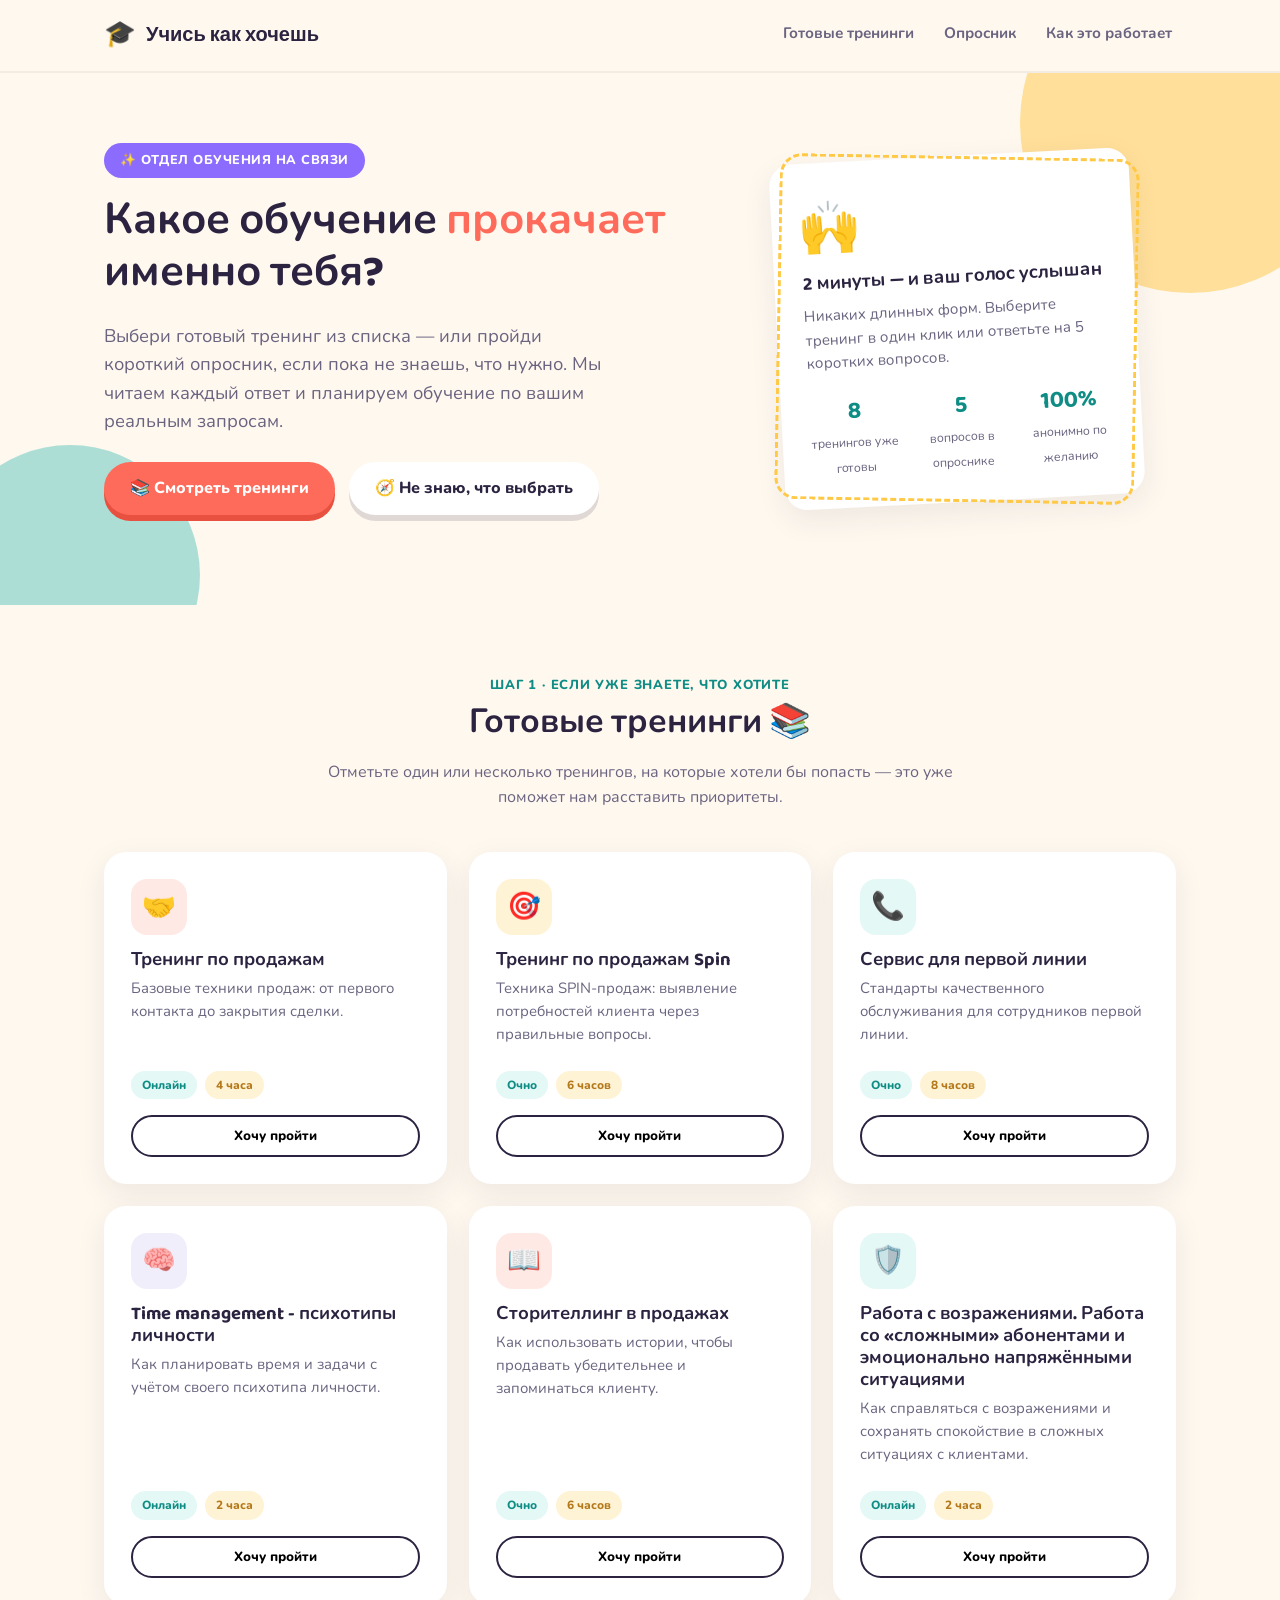
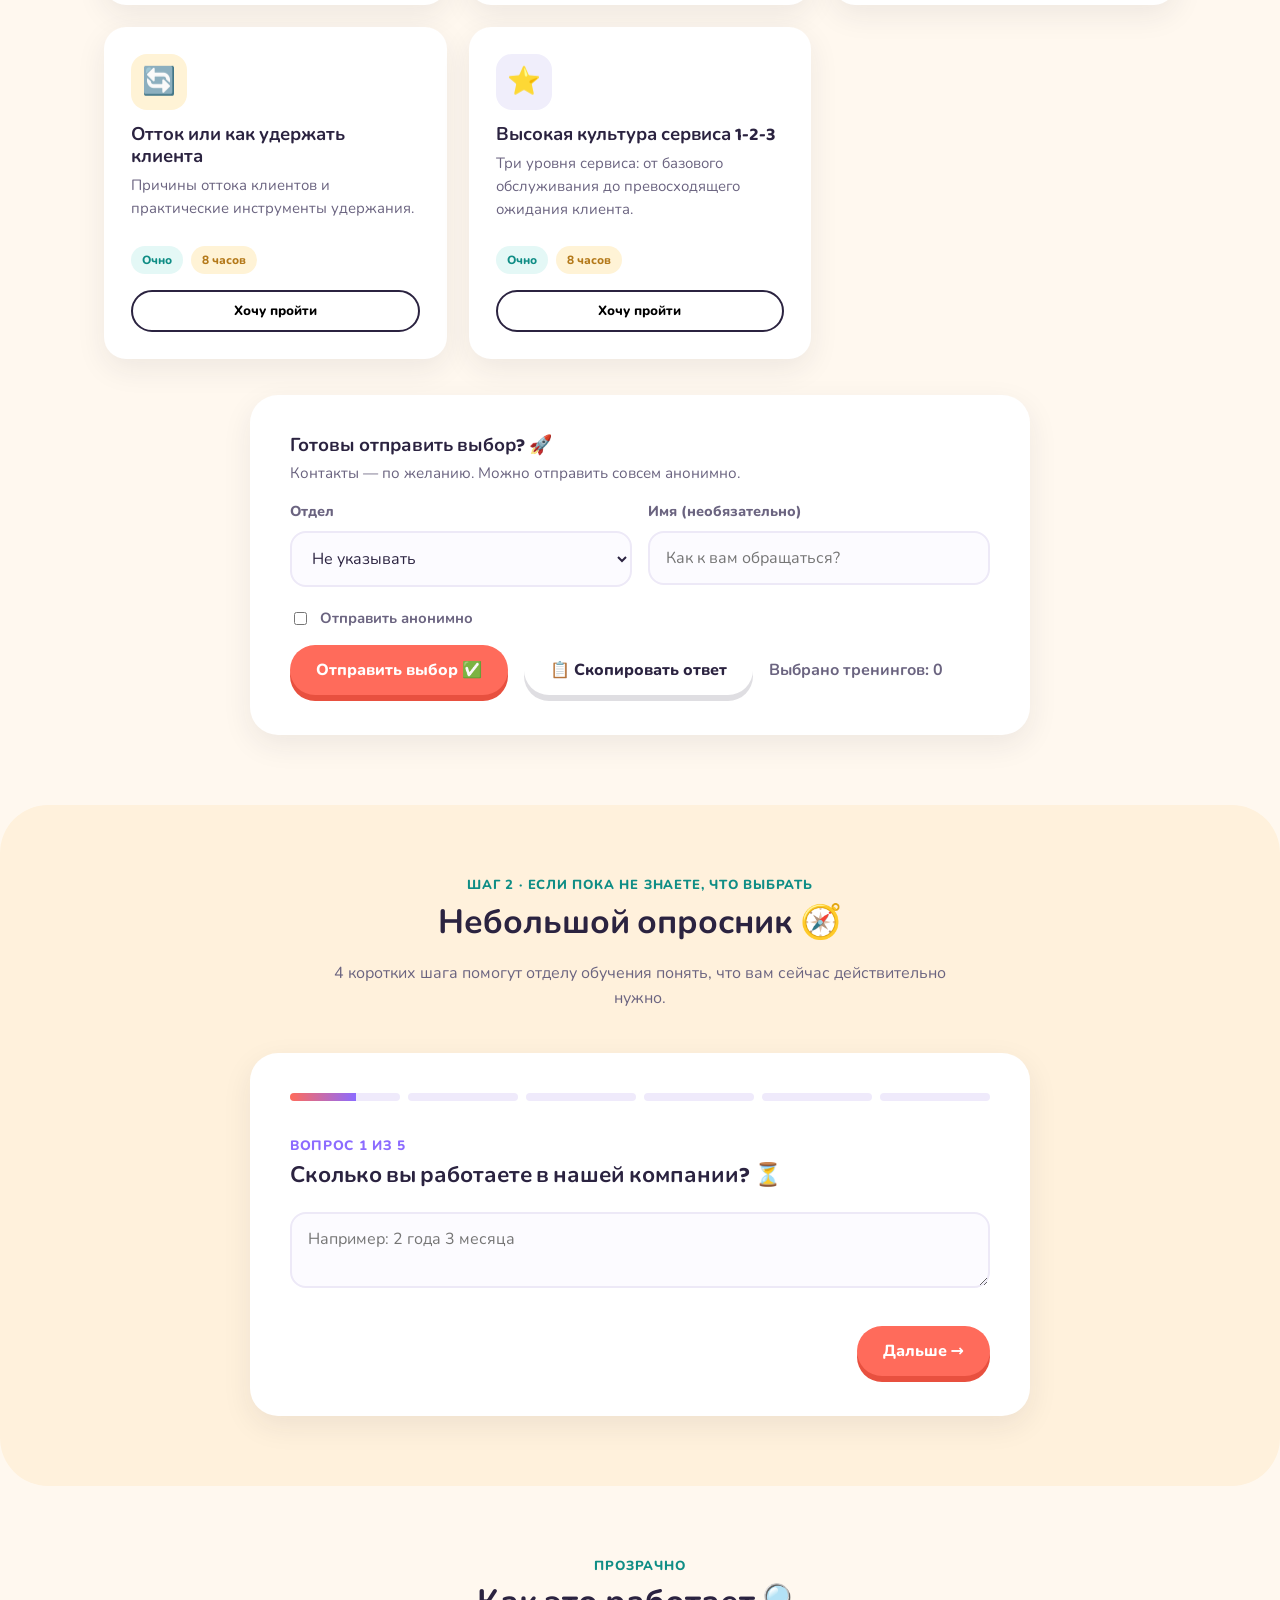
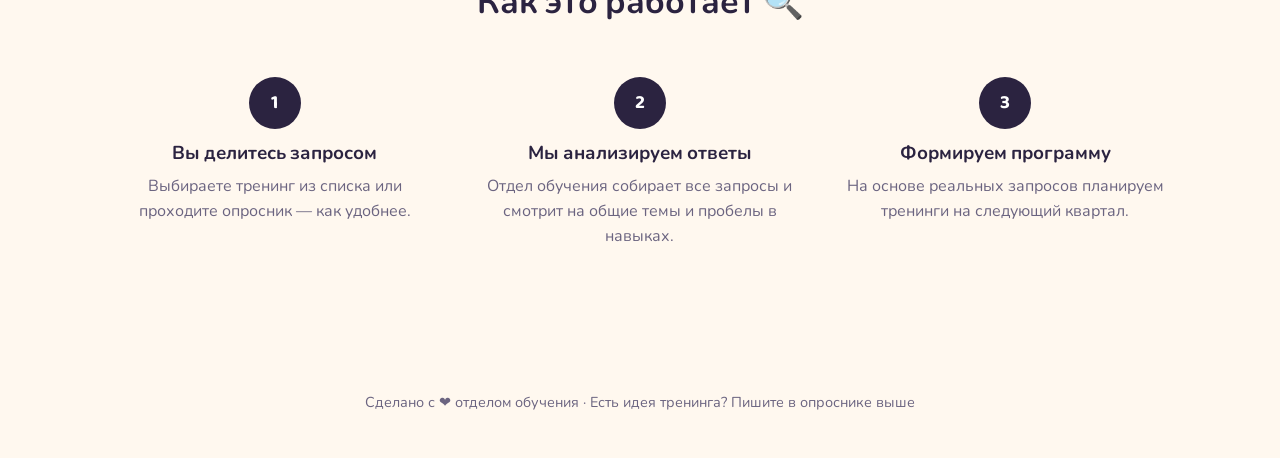
==== index.html @ bcaffa07 "Replace hand-rolled xlsx generator with vendored SheetJS library for reliable Excel compatibility" ====
<!DOCTYPE html>
<html lang="ru">
<head>
<meta charset="UTF-8">
<meta name="viewport" content="width=device-width, initial-scale=1.0">
<title>Учись как хочешь — отдел обучения слушает вас</title>
<link rel="preconnect" href="https://fonts.googleapis.com">
<link href="https://fonts.googleapis.com/css2?family=Baloo+2:wght@600;700;800&family=Nunito:wght@400;600;700;800&display=swap" rel="stylesheet">
<link rel="stylesheet" href="style.css">
</head>
<body>

<div class="topbar">
  <div class="topbar-inner container">
    <div class="brand"><span class="emoji-badge">🎓</span> Учись как хочешь</div>
    <nav class="nav-links">
      <a href="#trainings">Готовые тренинги</a>
      <a href="#survey">Опросник</a>
      <a href="#how">Как это работает</a>
    </nav>
  </div>
</div>

<header class="hero">
  <div class="blob blob-1"></div>
  <div class="blob blob-2"></div>
  <div class="container hero-inner">
    <div>
      <span class="eyebrow">✨ Отдел обучения на связи</span>
      <h1>Какое обучение <span>прокачает</span> именно тебя?</h1>
      <p class="lead">Выбери готовый тренинг из списка — или пройди короткий опросник, если пока не знаешь, что нужно. Мы читаем каждый ответ и планируем обучение по вашим реальным запросам.</p>
      <div class="hero-cta">
        <a href="#trainings" class="btn btn-primary">📚 Смотреть тренинги</a>
        <a href="#survey" class="btn btn-secondary">🧭 Не знаю, что выбрать</a>
      </div>
    </div>
    <div class="hero-art">
      <div class="hero-card">
        <div class="big-emoji">🙌</div>
        <h3>2 минуты — и ваш голос услышан</h3>
        <p style="color:var(--ink-soft); font-size:.95rem;">Никаких длинных форм. Выберите тренинг в один клик или ответьте на 5 коротких вопросов.</p>
        <div class="hero-stats">
          <div class="hero-stat"><b>8</b><span>тренингов уже готовы</span></div>
          <div class="hero-stat"><b>5</b><span>вопросов в опроснике</span></div>
          <div class="hero-stat"><b>100%</b><span>анонимно по желанию</span></div>
        </div>
      </div>
    </div>
  </div>
</header>

<section class="section" id="trainings">
  <div class="container">
    <div class="section-head">
      <span class="kicker">Шаг 1 · Если уже знаете, что хотите</span>
      <h2>Готовые тренинги 📚</h2>
      <p>Отметьте один или несколько тренингов, на которые хотели бы попасть — это уже поможет нам расставить приоритеты.</p>
    </div>

    <div class="trainings-grid" id="trainingsGrid"></div>

    <div class="survey-wrap" style="margin-top:36px;">
      <h3 style="margin-bottom:4px;">Готовы отправить выбор? 🚀</h3>
      <p style="color:var(--ink-soft); font-size:.95rem;">Контакты — по желанию. Можно отправить совсем анонимно.</p>

      <div class="two-col field-row">
        <div>
          <label class="field-label">Отдел</label>
          <select id="tDept">
            <option value="">Не указывать</option>
            <option>Продажи</option>
            <option>Маркетинг</option>
            <option>Разработка</option>
            <option>Продукт</option>
            <option>HR</option>
            <option>Финансы</option>
            <option>Поддержка клиентов</option>
            <option>Другое</option>
          </select>
        </div>
        <div>
          <label class="field-label">Имя (необязательно)</label>
          <input type="text" id="tName" placeholder="Как к вам обращаться?">
        </div>
      </div>

      <label class="anon-row">
        <input type="checkbox" id="tAnon"> Отправить анонимно
      </label>

      <div style="margin-top:16px; display:flex; align-items:center; gap:16px; flex-wrap:wrap;">
        <button class="btn btn-primary" id="submitTrainings">Отправить выбор ✅</button>
        <button class="btn btn-secondary" id="copyTrainings">📋 Скопировать ответ</button>
        <span id="pickCount" style="color:var(--ink-soft); font-weight:700;">Выбрано тренингов: 0</span>
      </div>
    </div>
  </div>
</section>

<section class="section section-alt" id="survey">
  <div class="container">
    <div class="section-head">
      <span class="kicker">Шаг 2 · Если пока не знаете, что выбрать</span>
      <h2>Небольшой опросник 🧭</h2>
      <p>4 коротких шага помогут отделу обучения понять, что вам сейчас действительно нужно.</p>
    </div>

    <div class="survey-wrap">
      <div class="progress-track">
        <div class="progress-seg active" data-seg="1"><span></span></div>
        <div class="progress-seg" data-seg="2"><span></span></div>
        <div class="progress-seg" data-seg="3"><span></span></div>
        <div class="progress-seg" data-seg="4"><span></span></div>
        <div class="progress-seg" data-seg="5"><span></span></div>
        <div class="progress-seg" data-seg="6"><span></span></div>
      </div>

      <form id="surveyForm">
        <!-- Step 1 -->
        <div class="q-step active" data-step="1">
          <span class="q-num">Вопрос 1 из 5</span>
          <h3>Сколько вы работаете в нашей компании? ⏳</h3>
          <div class="field-row">
            <textarea id="q1Tenure" rows="2" placeholder="Например: 2 года 3 месяца"></textarea>
          </div>
        </div>

        <!-- Step 2 -->
        <div class="q-step" data-step="2">
          <span class="q-num">Вопрос 2 из 5</span>
          <h3>Кратко опишите основные ваши задачи ✍️</h3>
          <div class="field-row">
            <textarea id="q2Tasks" rows="4" placeholder="Чем вы занимаетесь на своей должности изо дня в день?"></textarea>
          </div>
        </div>

        <!-- Step 3 -->
        <div class="q-step" data-step="3">
          <span class="q-num">Вопрос 3 из 5</span>
          <h3>Какое обучение вы уже проходили ранее? 📖</h3>
          <div class="field-row">
            <textarea id="q3PriorTraining" rows="4" placeholder="Курсы, тренинги, вебинары — внутренние или внешние..."></textarea>
          </div>
        </div>

        <!-- Step 4 -->
        <div class="q-step" data-step="4">
          <span class="q-num">Вопрос 4 из 5</span>
          <h3>Что для вас важно узнать нового в первую очередь? 💡</h3>
          <div class="field-row">
            <textarea id="q4WhatToLearn" rows="4" placeholder="Какие знания или навыки хотелось бы получить прямо сейчас?"></textarea>
          </div>
        </div>

        <!-- Step 5 -->
        <div class="q-step" data-step="5">
          <span class="q-num">Вопрос 5 из 5</span>
          <h3>Что в вашей работе вы хотите улучшить в первую очередь? 🚀</h3>
          <div class="field-row">
            <textarea id="q5WhatToImprove" rows="4" placeholder="Что мешает работать эффективнее и что стоило бы прокачать?"></textarea>
          </div>
        </div>

        <!-- Step 6 -->
        <div class="q-step" data-step="6">
          <span class="q-num">И последнее</span>
          <h3>Немного о вас 🙋</h3>
          <div class="two-col field-row">
            <div>
              <label class="field-label">Имя (необязательно)</label>
              <input type="text" id="sName" placeholder="Как к вам обращаться?">
            </div>
            <div>
              <label class="field-label">Фамилия (необязательно)</label>
              <input type="text" id="sSurname" placeholder="Ваша фамилия">
            </div>
          </div>
          <div class="two-col field-row">
            <div>
              <label class="field-label">Должность (необязательно)</label>
              <input type="text" id="sPosition" placeholder="Кем вы работаете?">
            </div>
            <div>
              <label class="field-label">Отдел</label>
              <select id="sDept">
                <option value="">Не указывать</option>
                <option>Продажи</option>
                <option>Маркетинг</option>
                <option>Разработка</option>
                <option>Продукт</option>
                <option>HR</option>
                <option>Финансы</option>
                <option>Поддержка клиентов</option>
                <option>Другое</option>
              </select>
            </div>
          </div>
          <label class="anon-row">
            <input type="checkbox" id="sAnon"> Отправить анонимно
          </label>

          <button type="button" class="btn btn-secondary" id="copySurvey" style="margin-top:16px;">📋 Скопировать ответ</button>
        </div>

        <!-- Thank you -->
        <div class="q-step" data-step="thanks">
          <div class="thankyou">
            <div class="big-emoji">🎉</div>
            <h3>Спасибо! Ответ получен</h3>
            <p style="color:var(--ink-soft);">Мы учтём это при планировании программы обучения. Если захотите — можно ещё выбрать тренинг из списка выше.</p>
            <div style="display:flex; gap:12px; justify-content:center; flex-wrap:wrap;">
              <a href="#trainings" class="btn btn-secondary">📚 К списку тренингов</a>
              <button type="button" class="btn btn-primary" id="restartSurvey">🔁 Пройти ещё раз</button>
            </div>
          </div>
        </div>

        <div class="step-nav" id="stepNav">
          <button type="button" class="btn btn-ghost" id="prevBtn" style="visibility:hidden;">← Назад</button>
          <button type="button" class="btn btn-primary" id="nextBtn">Дальше →</button>
        </div>
      </form>
    </div>
  </div>
</section>

<section class="section" id="how">
  <div class="container">
    <div class="section-head">
      <span class="kicker">Прозрачно</span>
      <h2>Как это работает 🔍</h2>
    </div>
    <div class="steps-grid">
      <div class="step-card">
        <div class="step-num">1</div>
        <h3>Вы делитесь запросом</h3>
        <p style="color:var(--ink-soft);">Выбираете тренинг из списка или проходите опросник — как удобнее.</p>
      </div>
      <div class="step-card">
        <div class="step-num">2</div>
        <h3>Мы анализируем ответы</h3>
        <p style="color:var(--ink-soft);">Отдел обучения собирает все запросы и смотрит на общие темы и пробелы в навыках.</p>
      </div>
      <div class="step-card">
        <div class="step-num">3</div>
        <h3>Формируем программу</h3>
        <p style="color:var(--ink-soft);">На основе реальных запросов планируем тренинги на следующий квартал.</p>
      </div>
    </div>
  </div>
</section>

<footer>
  <div class="container">
    <p>Сделано с ❤️ отделом обучения · Есть идея тренинга? Пишите в опроснике выше</p>
  </div>
</footer>

<div class="toast" id="toast"></div>

<script src="data.js"></script>
<script src="vendor-xlsx.full.min.js"></script>
<script src="script.js"></script>
</body>
</html>
---- style.css ----
/* ===== Base & variables ===== */
:root {
  --coral: #FF6B5B;
  --coral-dark: #E8503F;
  --teal: #17B0A7;
  --teal-dark: #0F8D85;
  --yellow: #FFC845;
  --purple: #8C6BFF;
  --cream: #FFF8EF;
  --ink: #2B2340;
  --ink-soft: #6B6480;
  --card: #FFFFFF;
  --shadow: 0 10px 30px rgba(43, 35, 64, 0.08);
  --shadow-hover: 0 16px 40px rgba(43, 35, 64, 0.14);
  --radius: 22px;
  font-size: 16px;
}

* { box-sizing: border-box; }

body {
  margin: 0;
  font-family: 'Nunito', 'Segoe UI', system-ui, sans-serif;
  background: var(--cream);
  color: var(--ink);
  line-height: 1.55;
  overflow-x: hidden;
}

h1, h2, h3, h4 {
  font-family: 'Baloo 2', 'Nunito', sans-serif;
  font-weight: 700;
  margin: 0 0 .5em;
  line-height: 1.2;
}

p { margin: 0 0 1em; }

a { color: inherit; }

img, svg { display: block; max-width: 100%; }

.container {
  width: 100%;
  max-width: 1120px;
  margin: 0 auto;
  padding: 0 24px;
}

/* ===== Decorative blobs ===== */
.blob {
  position: absolute;
  border-radius: 50%;
  filter: blur(0px);
  opacity: .5;
  z-index: 0;
  pointer-events: none;
}

/* ===== Top bar ===== */
.topbar {
  position: sticky;
  top: 0;
  z-index: 50;
  background: rgba(255, 248, 239, 0.85);
  backdrop-filter: blur(8px);
  border-bottom: 2px solid rgba(43,35,64,.06);
}

.topbar-inner {
  display: flex;
  align-items: center;
  justify-content: space-between;
  padding: 14px 24px;
}

.brand {
  display: flex;
  align-items: center;
  gap: 10px;
  font-family: 'Baloo 2', sans-serif;
  font-weight: 700;
  font-size: 1.25rem;
}

.brand .emoji-badge {
  font-size: 1.6rem;
  display: inline-block;
  animation: float 3.5s ease-in-out infinite;
}

.nav-links {
  display: flex;
  gap: 22px;
  font-weight: 700;
  font-size: .95rem;
}

.nav-links a {
  text-decoration: none;
  color: var(--ink-soft);
  padding: 8px 4px;
  border-bottom: 3px solid transparent;
  transition: color .2s, border-color .2s;
}

.nav-links a:hover {
  color: var(--coral-dark);
  border-color: var(--coral);
}

/* ===== Hero ===== */
.hero {
  position: relative;
  padding: 70px 0 90px;
  overflow: hidden;
}

.hero .blob-1 {
  width: 340px; height: 340px;
  background: var(--yellow);
  top: -120px; right: -80px;
}
.hero .blob-2 {
  width: 260px; height: 260px;
  background: var(--teal);
  bottom: -100px; left: -60px;
  opacity: .35;
}

.hero-inner {
  position: relative;
  z-index: 1;
  display: grid;
  grid-template-columns: 1.15fr .85fr;
  gap: 40px;
  align-items: center;
}

.eyebrow {
  display: inline-flex;
  align-items: center;
  gap: 8px;
  background: var(--purple);
  color: #fff;
  font-weight: 800;
  font-size: .8rem;
  letter-spacing: .04em;
  text-transform: uppercase;
  padding: 8px 16px;
  border-radius: 999px;
  margin-bottom: 18px;
}

.hero h1 {
  font-size: 2.7rem;
  color: var(--ink);
}

.hero h1 span {
  color: var(--coral);
  position: relative;
  white-space: nowrap;
}

.hero p.lead {
  font-size: 1.15rem;
  color: var(--ink-soft);
  max-width: 520px;
}

.hero-cta {
  display: flex;
  gap: 14px;
  flex-wrap: wrap;
  margin-top: 26px;
}

.hero-art {
  position: relative;
  display: flex;
  align-items: center;
  justify-content: center;
}

.hero-card {
  background: var(--card);
  border-radius: var(--radius);
  box-shadow: var(--shadow);
  padding: 28px;
  width: 100%;
  max-width: 360px;
  transform: rotate(-3deg);
  position: relative;
}

.hero-card:before {
  content: '';
  position: absolute;
  inset: 0;
  border-radius: var(--radius);
  border: 3px dashed var(--yellow);
  transform: rotate(4deg);
  z-index: -1;
}

.hero-card .big-emoji {
  font-size: 3rem;
  margin-bottom: 8px;
}

.hero-stats {
  display: flex;
  gap: 18px;
  margin-top: 18px;
}

.hero-stat {
  flex: 1;
  text-align: center;
}

.hero-stat b {
  display: block;
  font-family: 'Baloo 2', sans-serif;
  font-size: 1.5rem;
  color: var(--teal-dark);
}

.hero-stat span {
  font-size: .78rem;
  color: var(--ink-soft);
}

/* ===== Buttons ===== */
.btn {
  display: inline-flex;
  align-items: center;
  gap: 8px;
  font-family: inherit;
  font-weight: 800;
  font-size: 1rem;
  border: none;
  border-radius: 999px;
  padding: 14px 26px;
  cursor: pointer;
  text-decoration: none;
  transition: transform .15s ease, box-shadow .15s ease;
  box-shadow: 0 6px 0 rgba(0,0,0,.08);
}

.btn:active { transform: translateY(3px); box-shadow: 0 2px 0 rgba(0,0,0,.08); }

.btn-primary {
  background: var(--coral);
  color: #fff;
  box-shadow: 0 6px 0 var(--coral-dark);
}
.btn-primary:hover { transform: translateY(-2px); }

.btn-secondary {
  background: #fff;
  color: var(--ink);
  box-shadow: 0 6px 0 rgba(43,35,64,.15);
}
.btn-secondary:hover { transform: translateY(-2px); }

.btn-ghost {
  background: transparent;
  color: var(--teal-dark);
  box-shadow: none;
  padding: 10px 6px;
}

.btn-block { width: 100%; justify-content: center; }

/* ===== Section headers ===== */
.section {
  padding: 70px 0;
  position: relative;
}

.section-head {
  text-align: center;
  max-width: 640px;
  margin: 0 auto 42px;
}

.section-head .kicker {
  color: var(--teal-dark);
  font-weight: 800;
  text-transform: uppercase;
  letter-spacing: .06em;
  font-size: .82rem;
  margin-bottom: 8px;
  display: block;
}

.section-head h2 {
  font-size: 2.1rem;
}

.section-head p {
  color: var(--ink-soft);
}

.section-alt {
  background: #FFF1DC;
  border-radius: 48px;
}

/* ===== Trainings grid ===== */
.trainings-grid {
  display: grid;
  grid-template-columns: repeat(3, 1fr);
  gap: 22px;
}

.training-card {
  background: var(--card);
  border-radius: var(--radius);
  padding: 24px;
  box-shadow: var(--shadow);
  border: 3px solid transparent;
  transition: transform .18s ease, box-shadow .18s ease, border-color .18s ease;
  display: flex;
  flex-direction: column;
  position: relative;
}

.training-card:hover {
  transform: translateY(-6px);
  box-shadow: var(--shadow-hover);
}

.training-card.selected {
  border-color: var(--teal);
  background: #F1FBFA;
}

.training-icon {
  width: 56px;
  height: 56px;
  border-radius: 16px;
  display: flex;
  align-items: center;
  justify-content: center;
  font-size: 1.7rem;
  margin-bottom: 14px;
}

.training-card h3 {
  font-size: 1.15rem;
  margin-bottom: 6px;
}

.training-card p {
  color: var(--ink-soft);
  font-size: .93rem;
  flex: 1;
}

.training-meta {
  display: flex;
  gap: 8px;
  flex-wrap: wrap;
  margin: 10px 0 16px;
}

.tag {
  font-size: .74rem;
  font-weight: 800;
  padding: 5px 11px;
  border-radius: 999px;
  background: #F0EEFB;
  color: var(--purple);
}

.tag.tag-teal { background: #E4F8F6; color: var(--teal-dark); }
.tag.tag-yellow { background: #FFF3D6; color: #B4791A; }

.pick-btn {
  width: 100%;
  border: 2px solid var(--ink);
  background: transparent;
  border-radius: 999px;
  padding: 10px 16px;
  font-weight: 800;
  font-family: inherit;
  cursor: pointer;
  transition: all .15s ease;
}

.pick-btn:hover { background: var(--ink); color: #fff; }

.pick-btn.picked {
  background: var(--teal);
  border-color: var(--teal);
  color: #fff;
}

.pick-btn.picked:hover { background: var(--teal-dark); border-color: var(--teal-dark); }

/* ===== Survey ===== */
.survey-wrap {
  background: var(--card);
  border-radius: 28px;
  box-shadow: var(--shadow);
  padding: 40px;
  max-width: 780px;
  margin: 0 auto;
}

.progress-track {
  display: flex;
  gap: 8px;
  margin-bottom: 32px;
}

.progress-seg {
  height: 8px;
  flex: 1;
  border-radius: 999px;
  background: #EFEAFB;
  overflow: hidden;
}

.progress-seg span {
  display: block;
  height: 100%;
  width: 0%;
  background: linear-gradient(90deg, var(--coral), var(--purple));
  transition: width .3s ease;
}

.progress-seg.done span { width: 100%; }
.progress-seg.active span { width: 60%; }

.q-step { display: none; animation: fadeIn .3s ease; }
.q-step.active { display: block; }

.q-step .q-num {
  color: var(--purple);
  font-weight: 800;
  font-size: .85rem;
  text-transform: uppercase;
  letter-spacing: .05em;
}

.q-step h3 {
  font-size: 1.4rem;
  margin: 6px 0 22px;
}

.choice-grid {
  display: grid;
  grid-template-columns: repeat(2, 1fr);
  gap: 12px;
  margin-bottom: 10px;
}

.choice {
  display: flex;
  align-items: center;
  gap: 10px;
  border: 2px solid #EDE9F7;
  border-radius: 16px;
  padding: 14px 16px;
  cursor: pointer;
  font-weight: 700;
  transition: all .15s ease;
  background: #FCFBFF;
}

.choice:hover { border-color: var(--purple); }

.choice input { accent-color: var(--teal); width: 18px; height: 18px; }

.choice.checked {
  border-color: var(--teal);
  background: #EFFAF9;
}

textarea, select, input[type="text"] {
  width: 100%;
  font-family: inherit;
  font-size: 1rem;
  padding: 14px 16px;
  border-radius: 16px;
  border: 2px solid #EDE9F7;
  background: #FCFBFF;
  resize: vertical;
  color: var(--ink);
}

textarea:focus, select:focus, input:focus {
  outline: none;
  border-color: var(--teal);
}

.field-label {
  font-weight: 800;
  font-size: .9rem;
  margin-bottom: 8px;
  display: block;
  color: var(--ink-soft);
}

.field-row {
  margin-bottom: 20px;
}

.two-col {
  display: grid;
  grid-template-columns: 1fr 1fr;
  gap: 16px;
}

.anon-row {
  display: flex;
  align-items: center;
  gap: 10px;
  margin-top: 4px;
  font-weight: 700;
  font-size: .92rem;
  color: var(--ink-soft);
}

.step-nav {
  display: flex;
  justify-content: space-between;
  margin-top: 30px;
}

/* thank you */
.thankyou {
  text-align: center;
  padding: 20px 0;
}

.thankyou .big-emoji {
  font-size: 3.4rem;
  margin-bottom: 10px;
  animation: pop .5s ease;
}

/* ===== How it works ===== */
.steps-grid {
  display: grid;
  grid-template-columns: repeat(3, 1fr);
  gap: 24px;
}

.step-card {
  text-align: center;
  padding: 10px;
}

.step-num {
  width: 52px;
  height: 52px;
  border-radius: 50%;
  background: var(--ink);
  color: #fff;
  display: flex;
  align-items: center;
  justify-content: center;
  font-family: 'Baloo 2', sans-serif;
  font-weight: 700;
  font-size: 1.2rem;
  margin: 0 auto 14px;
}

/* ===== Footer ===== */
footer {
  padding: 46px 0 30px;
  text-align: center;
  color: var(--ink-soft);
  font-size: .9rem;
}

footer a { color: var(--teal-dark); font-weight: 700; text-decoration: none; }

/* ===== Toast ===== */
.toast {
  position: fixed;
  bottom: 26px;
  left: 50%;
  transform: translateX(-50%) translateY(20px);
  background: var(--ink);
  color: #fff;
  padding: 16px 24px;
  border-radius: 20px;
  font-weight: 700;
  box-shadow: 0 10px 24px rgba(0,0,0,.2);
  opacity: 0;
  pointer-events: none;
  transition: all .3s ease;
  z-index: 100;
  display: flex;
  align-items: center;
  gap: 8px;
  max-width: min(90vw, 440px);
  text-align: center;
  line-height: 1.4;
}

.toast.show {
  opacity: 1;
  transform: translateX(-50%) translateY(0);
}

/* ===== Animations ===== */
@keyframes float {
  0%, 100% { transform: translateY(0) rotate(0deg); }
  50% { transform: translateY(-6px) rotate(-6deg); }
}

@keyframes fadeIn {
  from { opacity: 0; transform: translateY(8px); }
  to { opacity: 1; transform: translateY(0); }
}

@keyframes pop {
  0% { transform: scale(0.4); opacity: 0; }
  60% { transform: scale(1.15); opacity: 1; }
  100% { transform: scale(1); }
}

/* ===== Responsive ===== */
@media (max-width: 900px) {
  .hero-inner { grid-template-columns: 1fr; }
  .trainings-grid { grid-template-columns: repeat(2, 1fr); }
  .steps-grid { grid-template-columns: 1fr; }
  .choice-grid { grid-template-columns: 1fr; }
  .two-col { grid-template-columns: 1fr; }
  .nav-links { display: none; }
}

@media (max-width: 600px) {
  .trainings-grid { grid-template-columns: 1fr; }
  .hero h1 { font-size: 2.1rem; }
  .survey-wrap { padding: 26px 18px; }
  .section { padding: 50px 0; }
}

/* ===== Admin dashboard ===== */
.admin-header {
  padding: 46px 0 20px;
}

.admin-stats {
  display: grid;
  grid-template-columns: repeat(4, 1fr);
  gap: 18px;
  margin: 26px 0 44px;
}

.stat-card {
  background: var(--card);
  border-radius: 18px;
  padding: 20px;
  box-shadow: var(--shadow);
  text-align: center;
}

.stat-card b {
  display: block;
  font-family: 'Baloo 2', sans-serif;
  font-size: 2rem;
  color: var(--coral);
}

.stat-card span {
  color: var(--ink-soft);
  font-size: .85rem;
  font-weight: 700;
}

.admin-grid {
  display: grid;
  grid-template-columns: 1fr 1fr;
  gap: 24px;
  margin-bottom: 30px;
}

.panel {
  background: var(--card);
  border-radius: var(--radius);
  box-shadow: var(--shadow);
  padding: 26px;
}

.panel h3 {
  font-size: 1.1rem;
  margin-bottom: 16px;
}

.bar-row {
  margin-bottom: 14px;
}

.bar-row .bar-label {
  display: flex;
  justify-content: space-between;
  font-size: .88rem;
  font-weight: 700;
  margin-bottom: 5px;
  color: var(--ink-soft);
}

.bar-track {
  height: 10px;
  background: #F0EEFB;
  border-radius: 999px;
  overflow: hidden;
}

.bar-fill {
  height: 100%;
  border-radius: 999px;
  background: linear-gradient(90deg, var(--coral), var(--purple));
}

.empty-note {
  color: var(--ink-soft);
  font-size: .92rem;
  text-align: center;
  padding: 20px 0;
}

.response-list {
  display: flex;
  flex-direction: column;
  gap: 14px;
}

.response-item {
  border: 2px solid #F0EEFB;
  border-radius: 16px;
  padding: 16px 18px;
}

.response-item .r-top {
  display: flex;
  justify-content: space-between;
  align-items: center;
  font-size: .82rem;
  color: var(--ink-soft);
  font-weight: 700;
  margin-bottom: 8px;
}

.response-item .r-type {
  padding: 3px 10px;
  border-radius: 999px;
  font-size: .72rem;
  font-weight: 800;
}

.r-type.trainings { background: #E4F8F6; color: var(--teal-dark); }
.r-type.survey { background: #F0EEFB; color: var(--purple); }

.response-item .r-tags {
  display: flex;
  gap: 6px;
  flex-wrap: wrap;
  margin-top: 6px;
}

.admin-actions {
  display: flex;
  gap: 12px;
  flex-wrap: wrap;
  margin-bottom: 10px;
}

@media (max-width: 900px) {
  .admin-stats { grid-template-columns: repeat(2, 1fr); }
  .admin-grid { grid-template-columns: 1fr; }
}
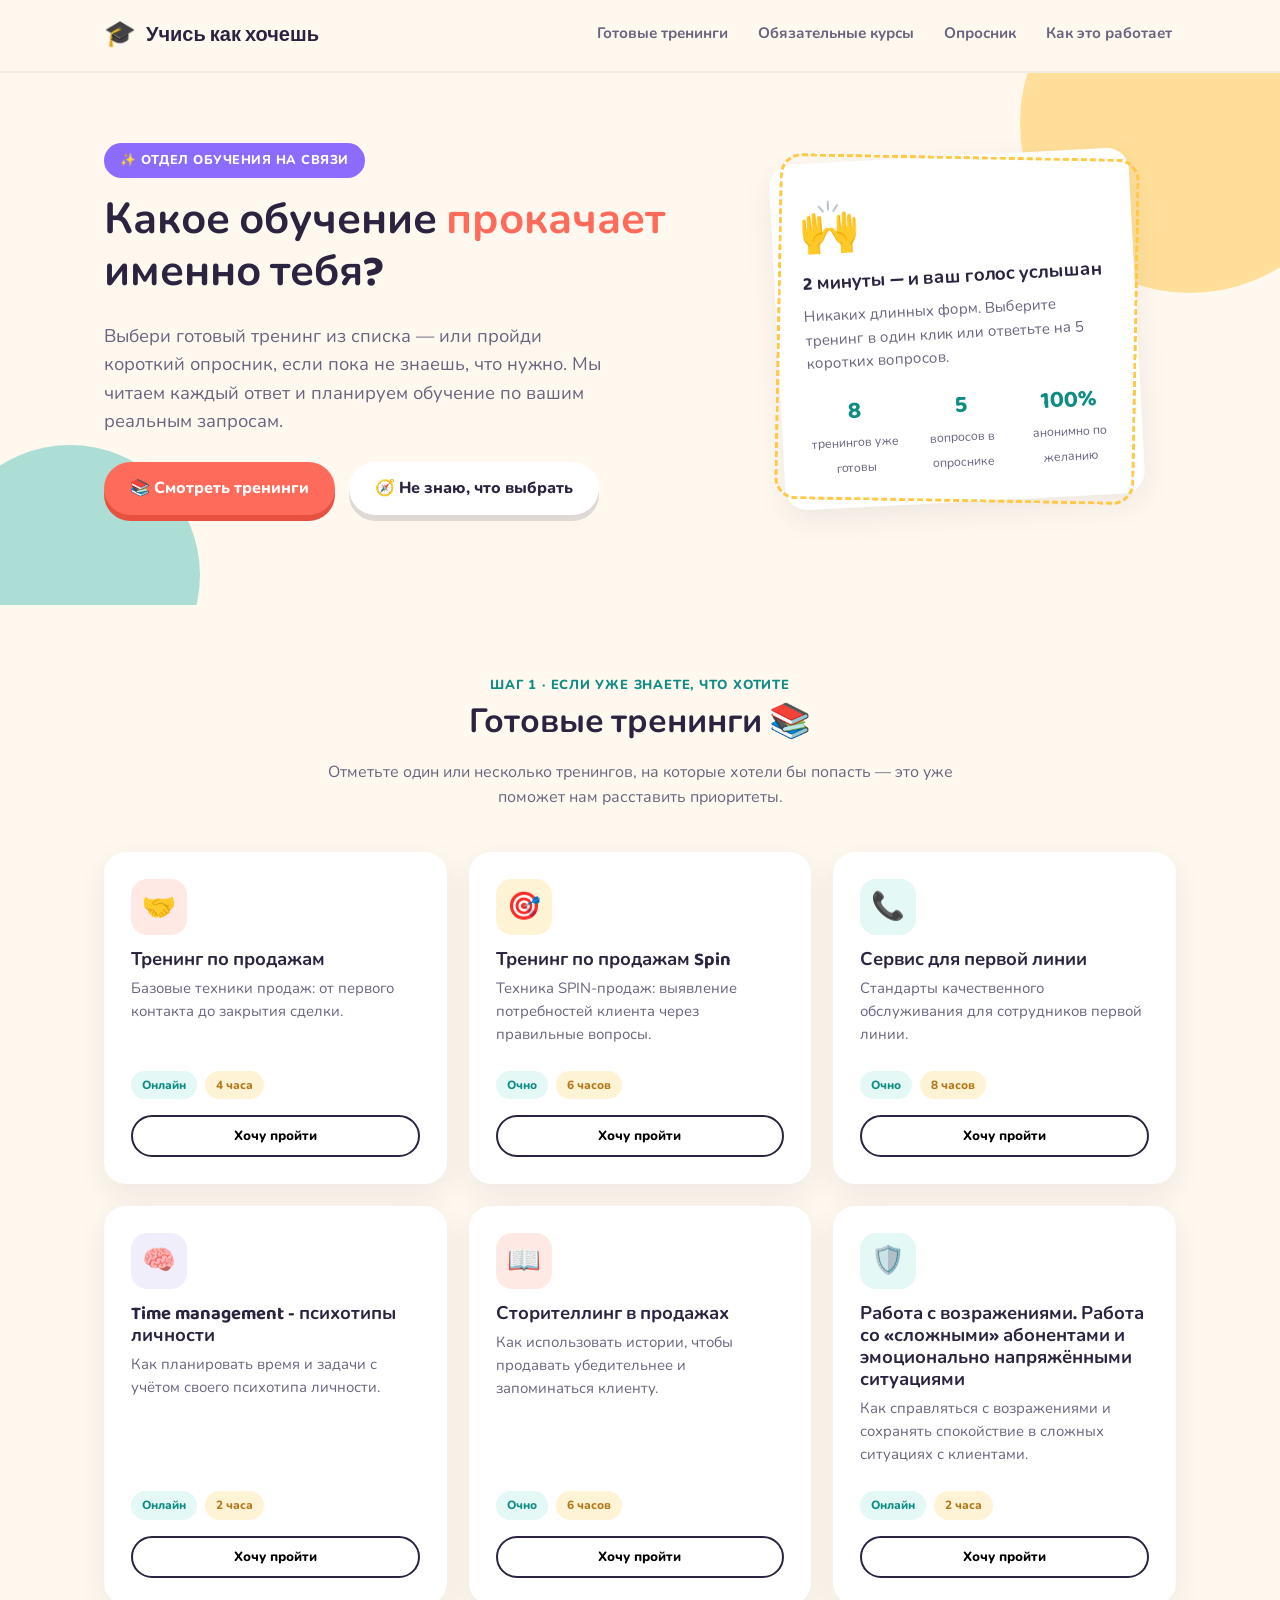
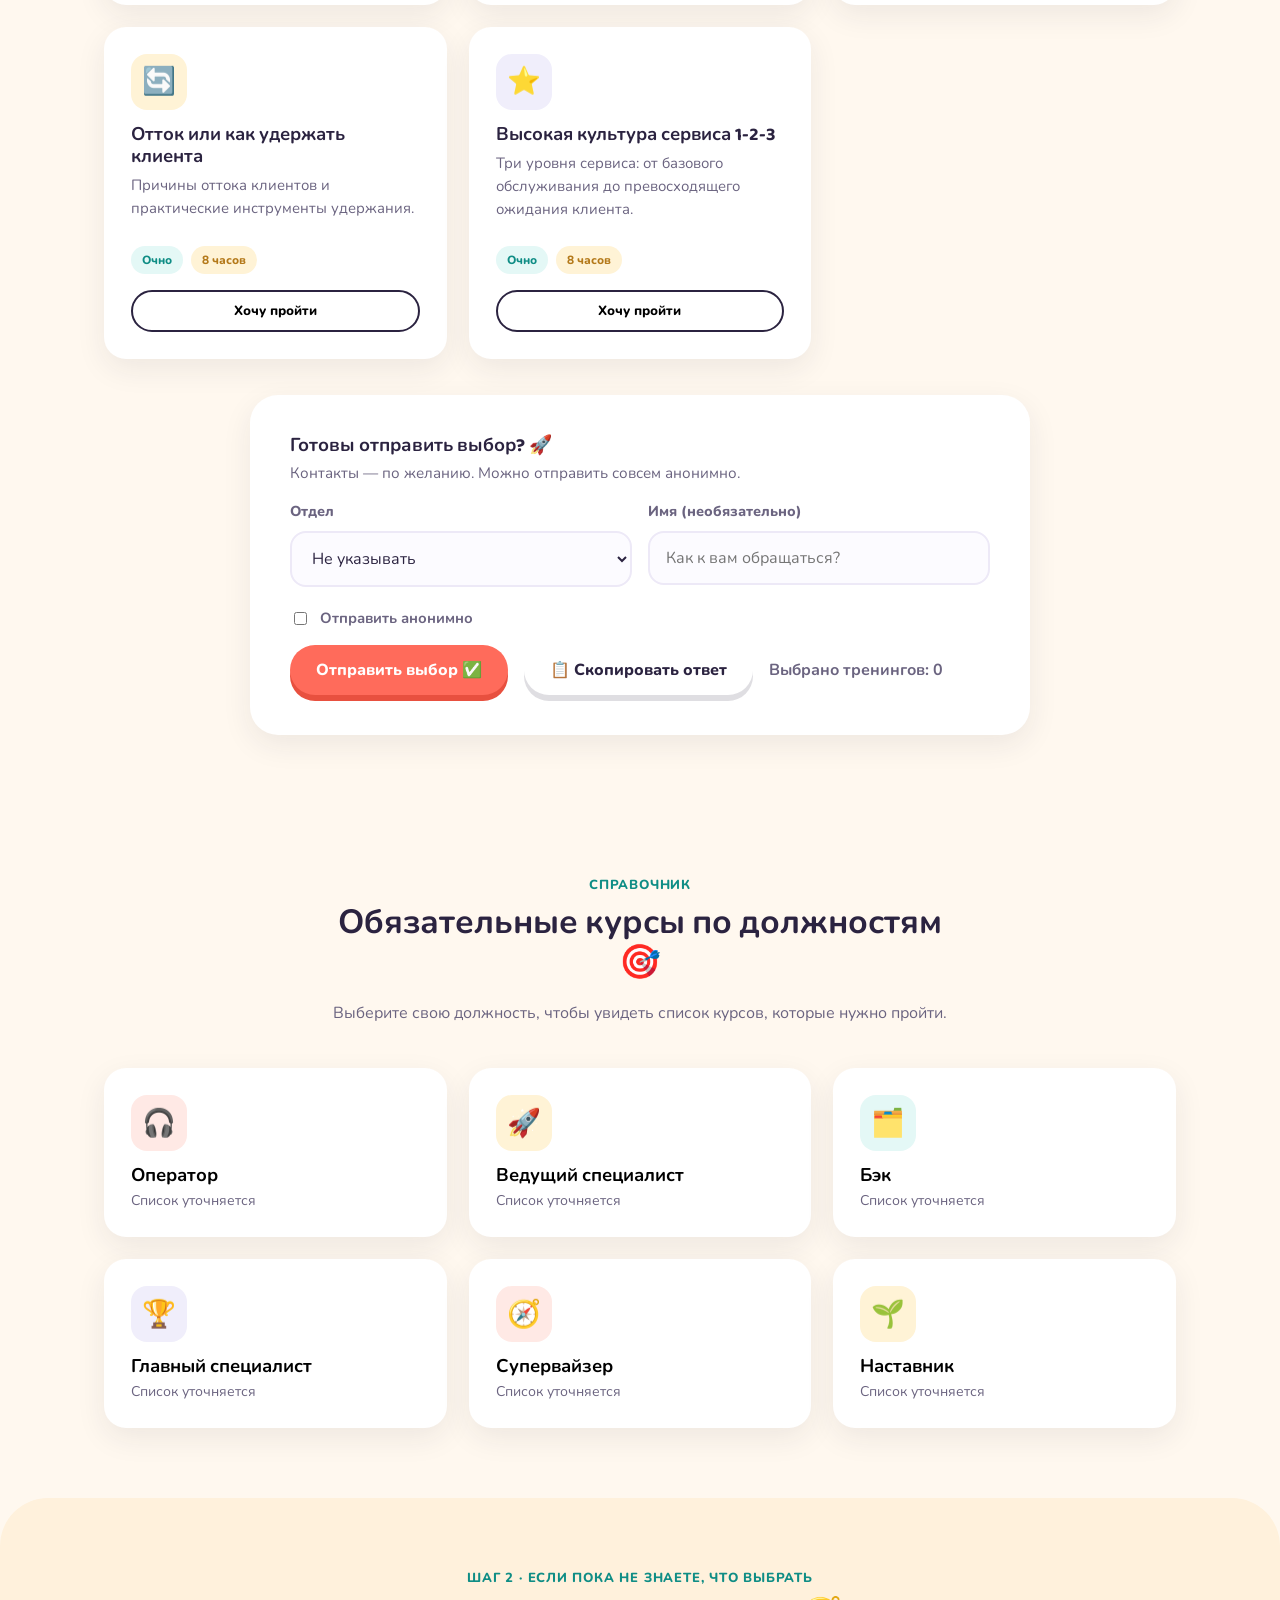
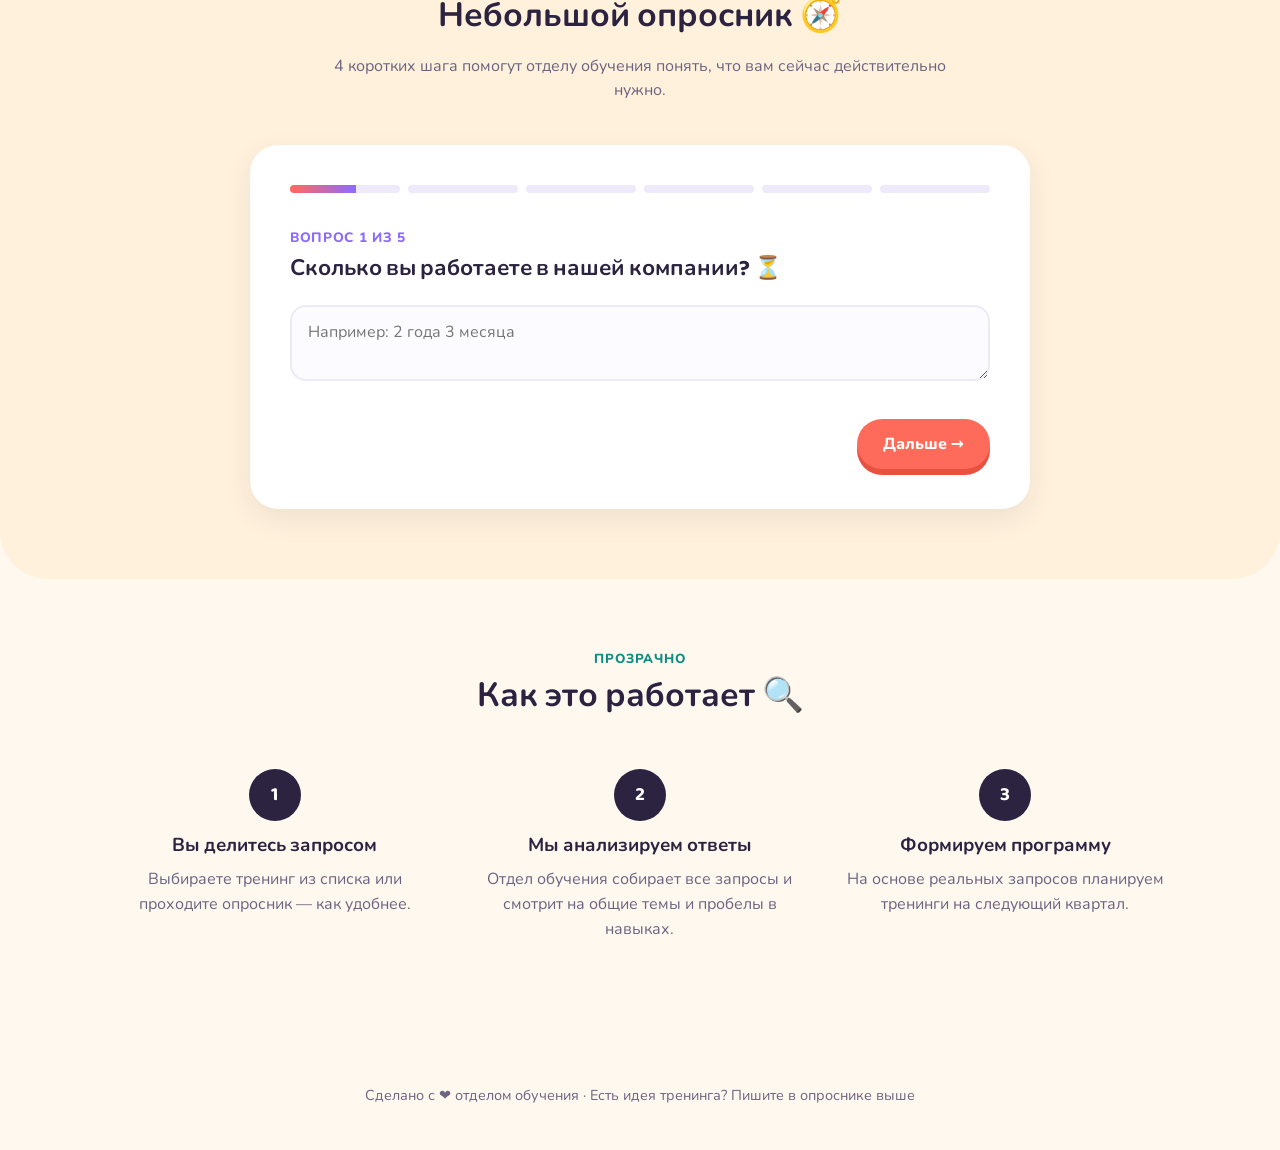
==== commit 96aae00b: "Add mandatory courses by position tab Adds a nav tab and section listing job positions (Operator, Le" ====
--- a/index.html
+++ b/index.html
@@ -15,6 +15,7 @@
     <div class="brand"><span class="emoji-badge">🎓</span> Учись как хочешь</div>
     <nav class="nav-links">
       <a href="#trainings">Готовые тренинги</a>
+      <a href="#mandatory">Обязательные курсы</a>
       <a href="#survey">Опросник</a>
       <a href="#how">Как это работает</a>
     </nav>
@@ -97,6 +98,27 @@
   </div>
 </section>
 
+<section class="section" id="mandatory">
+  <div class="container">
+    <div class="section-head">
+      <span class="kicker">Справочник</span>
+      <h2>Обязательные курсы по должностям 🎯</h2>
+      <p>Выберите свою должность, чтобы увидеть список курсов, которые нужно пройти.</p>
+    </div>
+
+    <div class="positions-grid" id="positionsGrid"></div>
+
+    <div class="position-detail" id="positionDetail" style="display:none;">
+      <button type="button" class="btn btn-ghost" id="positionBackBtn">← Ко всем должностям</button>
+      <div class="position-detail-head">
+        <div class="training-icon" id="positionDetailIcon"></div>
+        <h3 id="positionDetailTitle"></h3>
+      </div>
+      <ul class="course-list" id="positionCourseList"></ul>
+    </div>
+  </div>
+</section>
+
 <section class="section section-alt" id="survey">
   <div class="container">
     <div class="section-head">
--- a/style.css
+++ b/style.css
@@ -401,6 +401,88 @@
 
 .pick-btn.picked:hover { background: var(--teal-dark); border-color: var(--teal-dark); }
 
+/* ===== Mandatory courses by position ===== */
+.positions-grid {
+  display: grid;
+  grid-template-columns: repeat(3, 1fr);
+  gap: 22px;
+}
+
+.position-card {
+  background: var(--card);
+  border-radius: var(--radius);
+  padding: 24px;
+  box-shadow: var(--shadow);
+  border: 3px solid transparent;
+  cursor: pointer;
+  text-align: left;
+  font-family: inherit;
+  transition: transform .18s ease, box-shadow .18s ease, border-color .18s ease;
+}
+
+.position-card:hover {
+  transform: translateY(-6px);
+  box-shadow: var(--shadow-hover);
+  border-color: var(--purple);
+}
+
+.position-card h3 {
+  font-size: 1.15rem;
+  margin-bottom: 4px;
+}
+
+.position-card p {
+  color: var(--ink-soft);
+  font-size: .88rem;
+  margin: 0;
+}
+
+.position-detail {
+  background: var(--card);
+  border-radius: var(--radius);
+  box-shadow: var(--shadow);
+  padding: 32px;
+  max-width: 720px;
+  margin: 0 auto;
+}
+
+.position-detail-head {
+  display: flex;
+  align-items: center;
+  gap: 16px;
+  margin: 14px 0 20px;
+}
+
+.position-detail-head h3 {
+  margin: 0;
+  font-size: 1.4rem;
+}
+
+.course-list {
+  list-style: none;
+  margin: 0;
+  padding: 0;
+  display: flex;
+  flex-direction: column;
+  gap: 10px;
+}
+
+.course-list li {
+  background: #FCFBFF;
+  border: 2px solid #EDE9F7;
+  border-radius: 14px;
+  padding: 12px 16px;
+  font-weight: 700;
+}
+
+.course-list li.empty-note {
+  border: none;
+  background: none;
+  text-align: center;
+  padding: 20px 0;
+  font-weight: 400;
+}
+
 /* ===== Survey ===== */
 .survey-wrap {
   background: var(--card);
@@ -631,6 +713,7 @@
 @media (max-width: 900px) {
   .hero-inner { grid-template-columns: 1fr; }
   .trainings-grid { grid-template-columns: repeat(2, 1fr); }
+  .positions-grid { grid-template-columns: repeat(2, 1fr); }
   .steps-grid { grid-template-columns: 1fr; }
   .choice-grid { grid-template-columns: 1fr; }
   .two-col { grid-template-columns: 1fr; }
@@ -639,6 +722,7 @@
 
 @media (max-width: 600px) {
   .trainings-grid { grid-template-columns: 1fr; }
+  .positions-grid { grid-template-columns: 1fr; }
   .hero h1 { font-size: 2.1rem; }
   .survey-wrap { padding: 26px 18px; }
   .section { padding: 50px 0; }
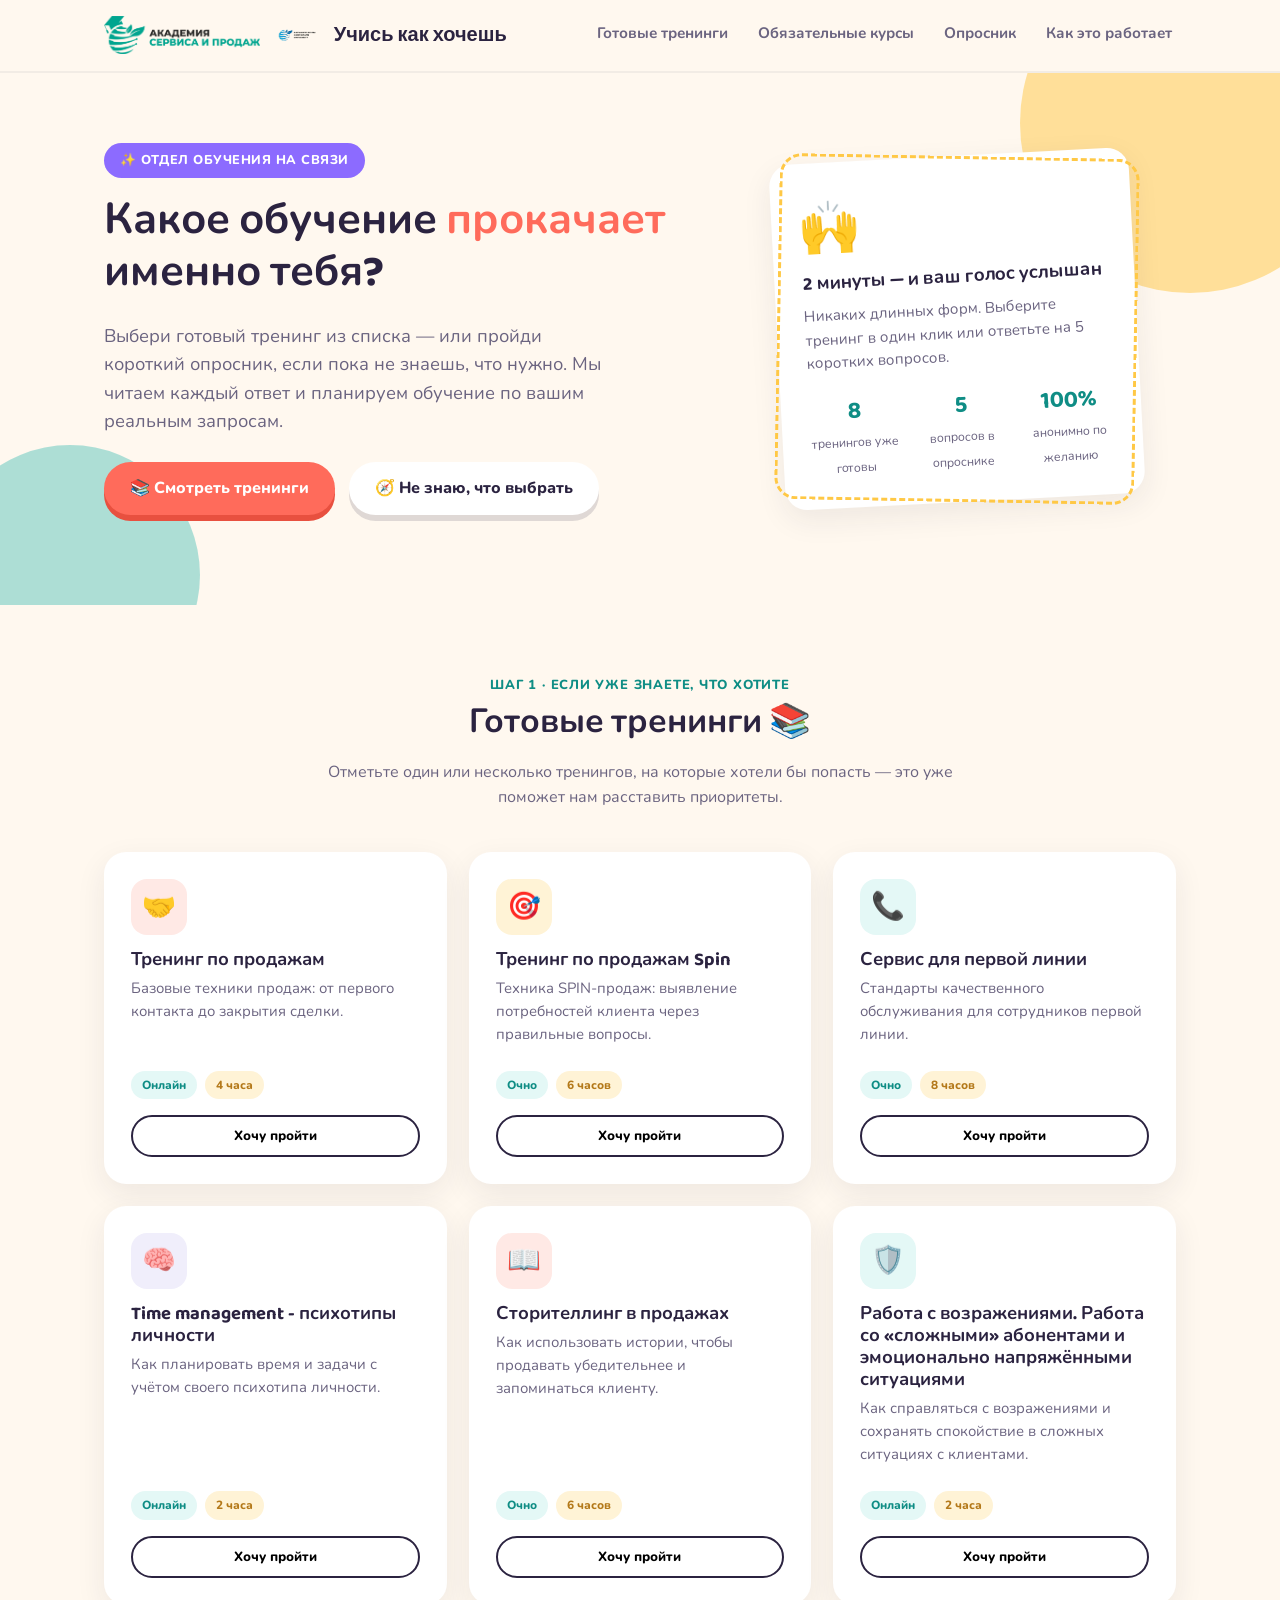
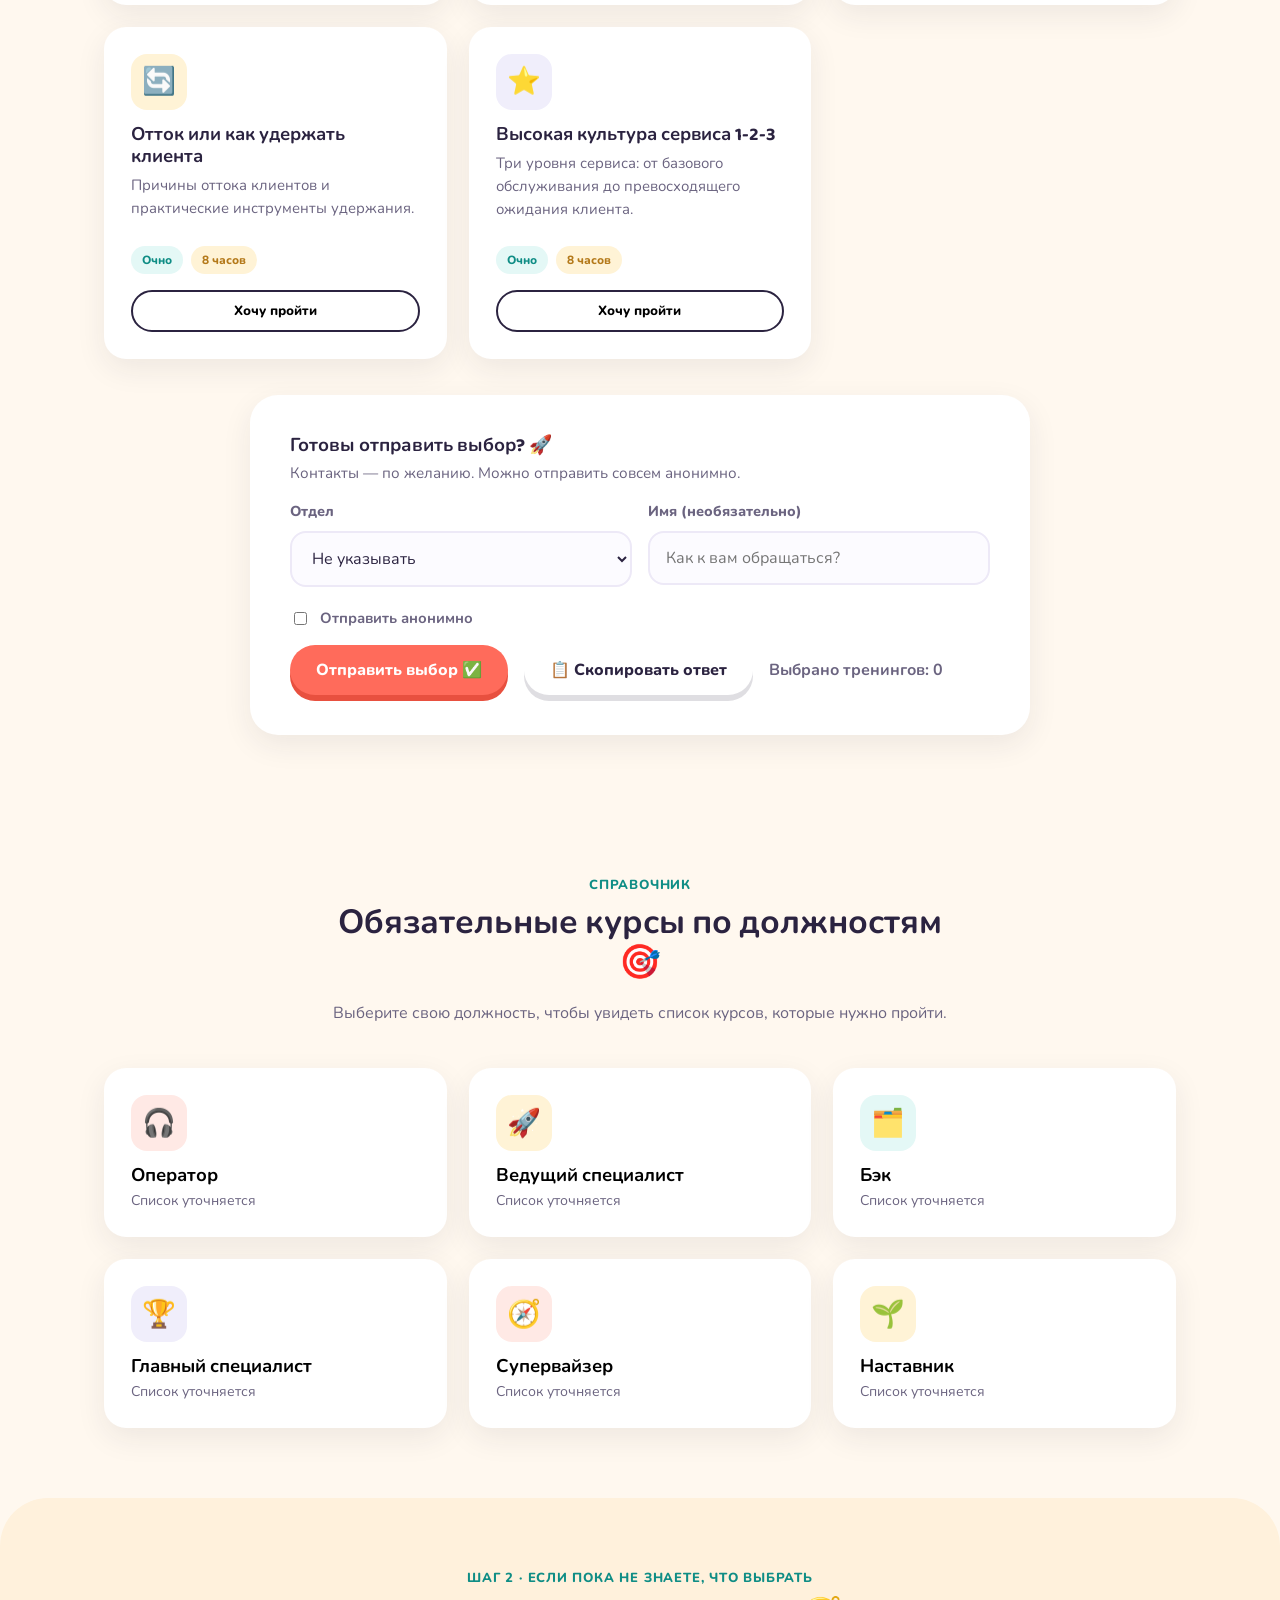
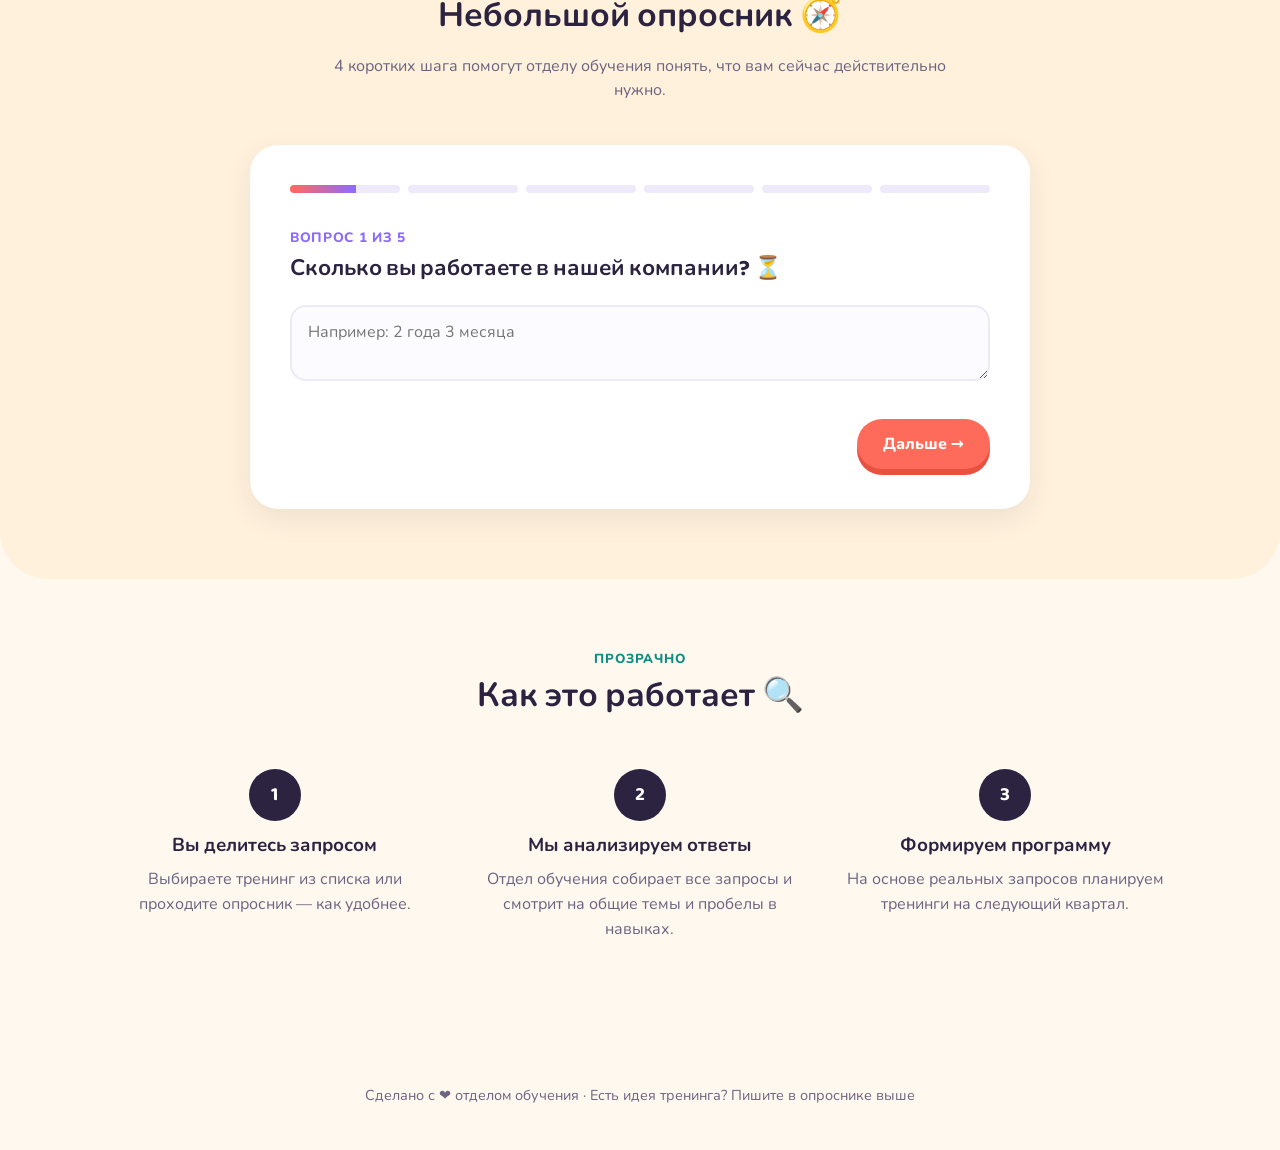
==== commit 72aaee3d: "Add partner logos to site header Displays the Академия сервиса и продаж and Kazakhtelecom Corporate " ====
--- a/index.html
+++ b/index.html
@@ -12,7 +12,11 @@
 
 <div class="topbar">
   <div class="topbar-inner container">
-    <div class="brand"><span class="emoji-badge">🎓</span> Учись как хочешь</div>
+    <div class="brand">
+      <img src="logo-akademia.png" alt="Академия сервиса и продаж" class="brand-logo">
+      <img src="logo-kazakhtelecom.png" alt="Kazakhtelecom Corporate University" class="brand-logo">
+      <span>Учись как хочешь</span>
+    </div>
     <nav class="nav-links">
       <a href="#trainings">Готовые тренинги</a>
       <a href="#mandatory">Обязательные курсы</a>
--- a/style.css
+++ b/style.css
@@ -89,6 +89,11 @@
   animation: float 3.5s ease-in-out infinite;
 }
 
+.brand-logo {
+  height: 38px;
+  width: auto;
+}
+
 .nav-links {
   display: flex;
   gap: 22px;
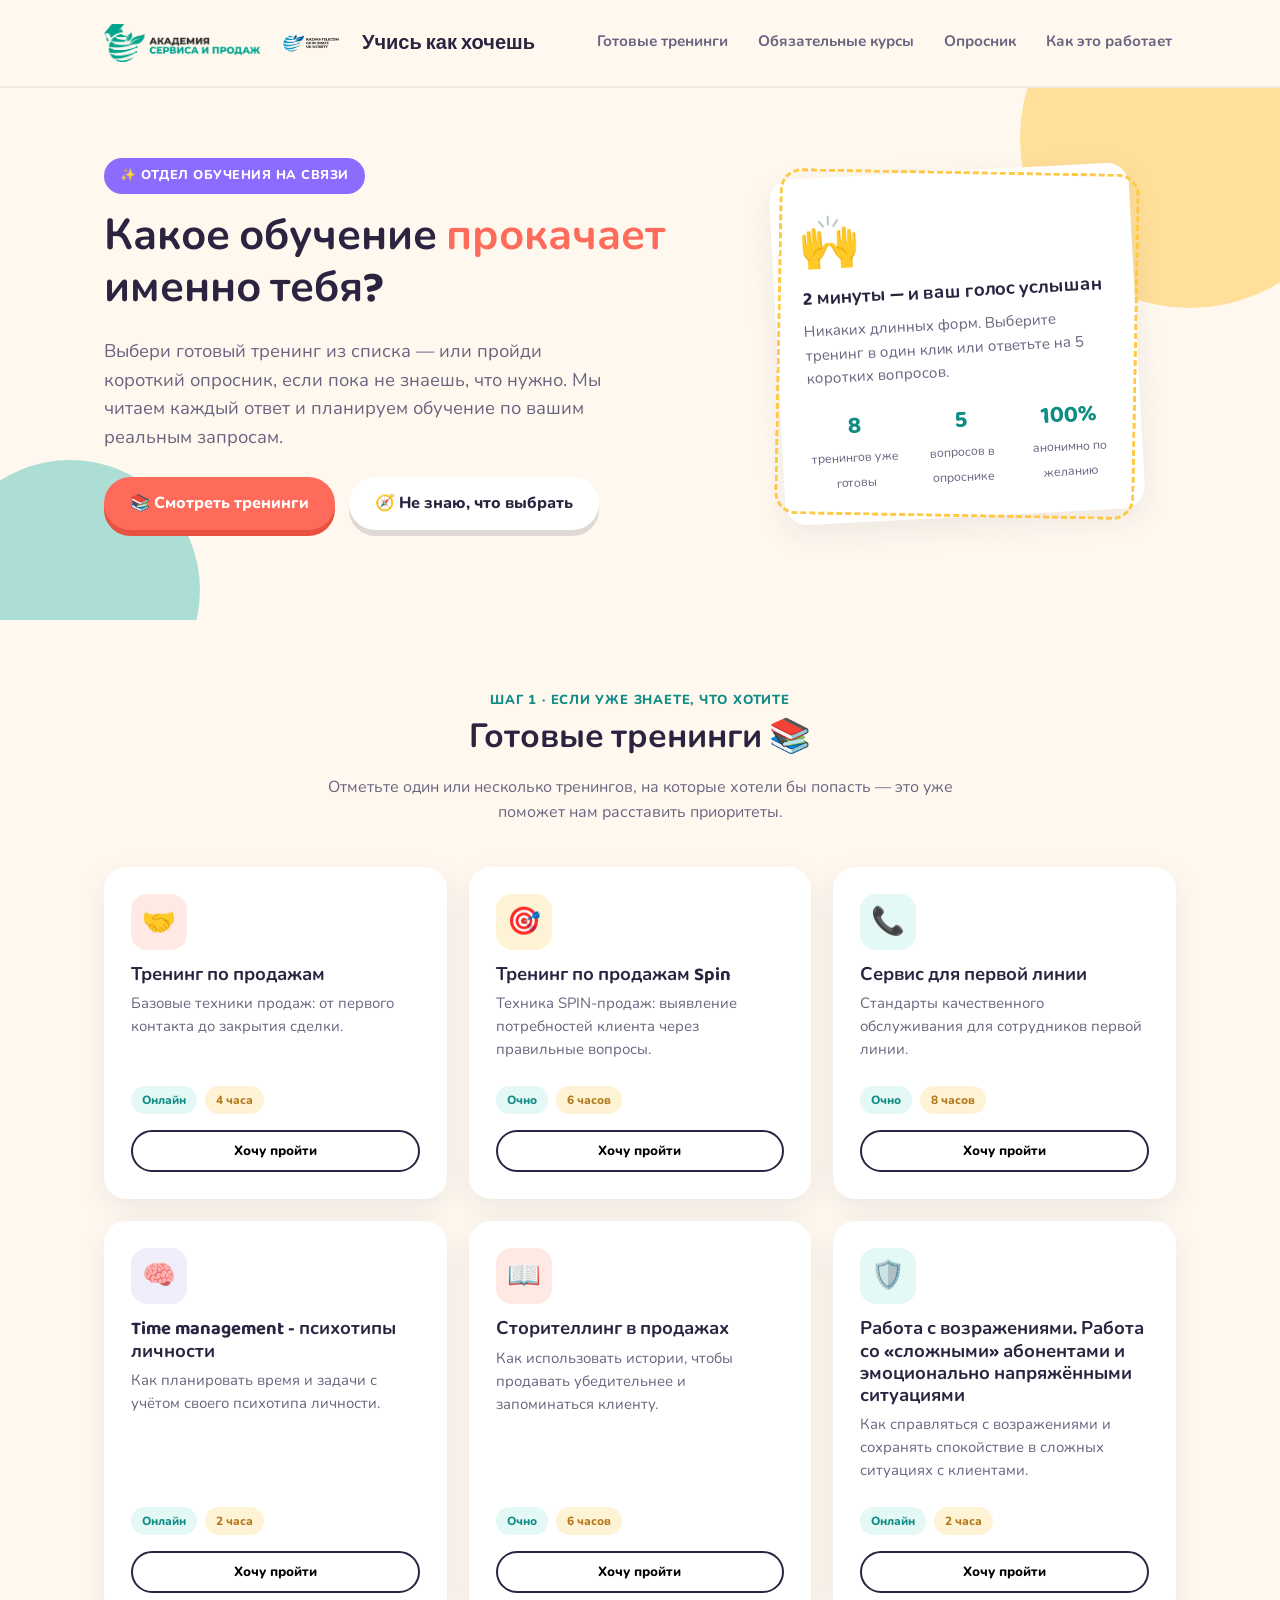
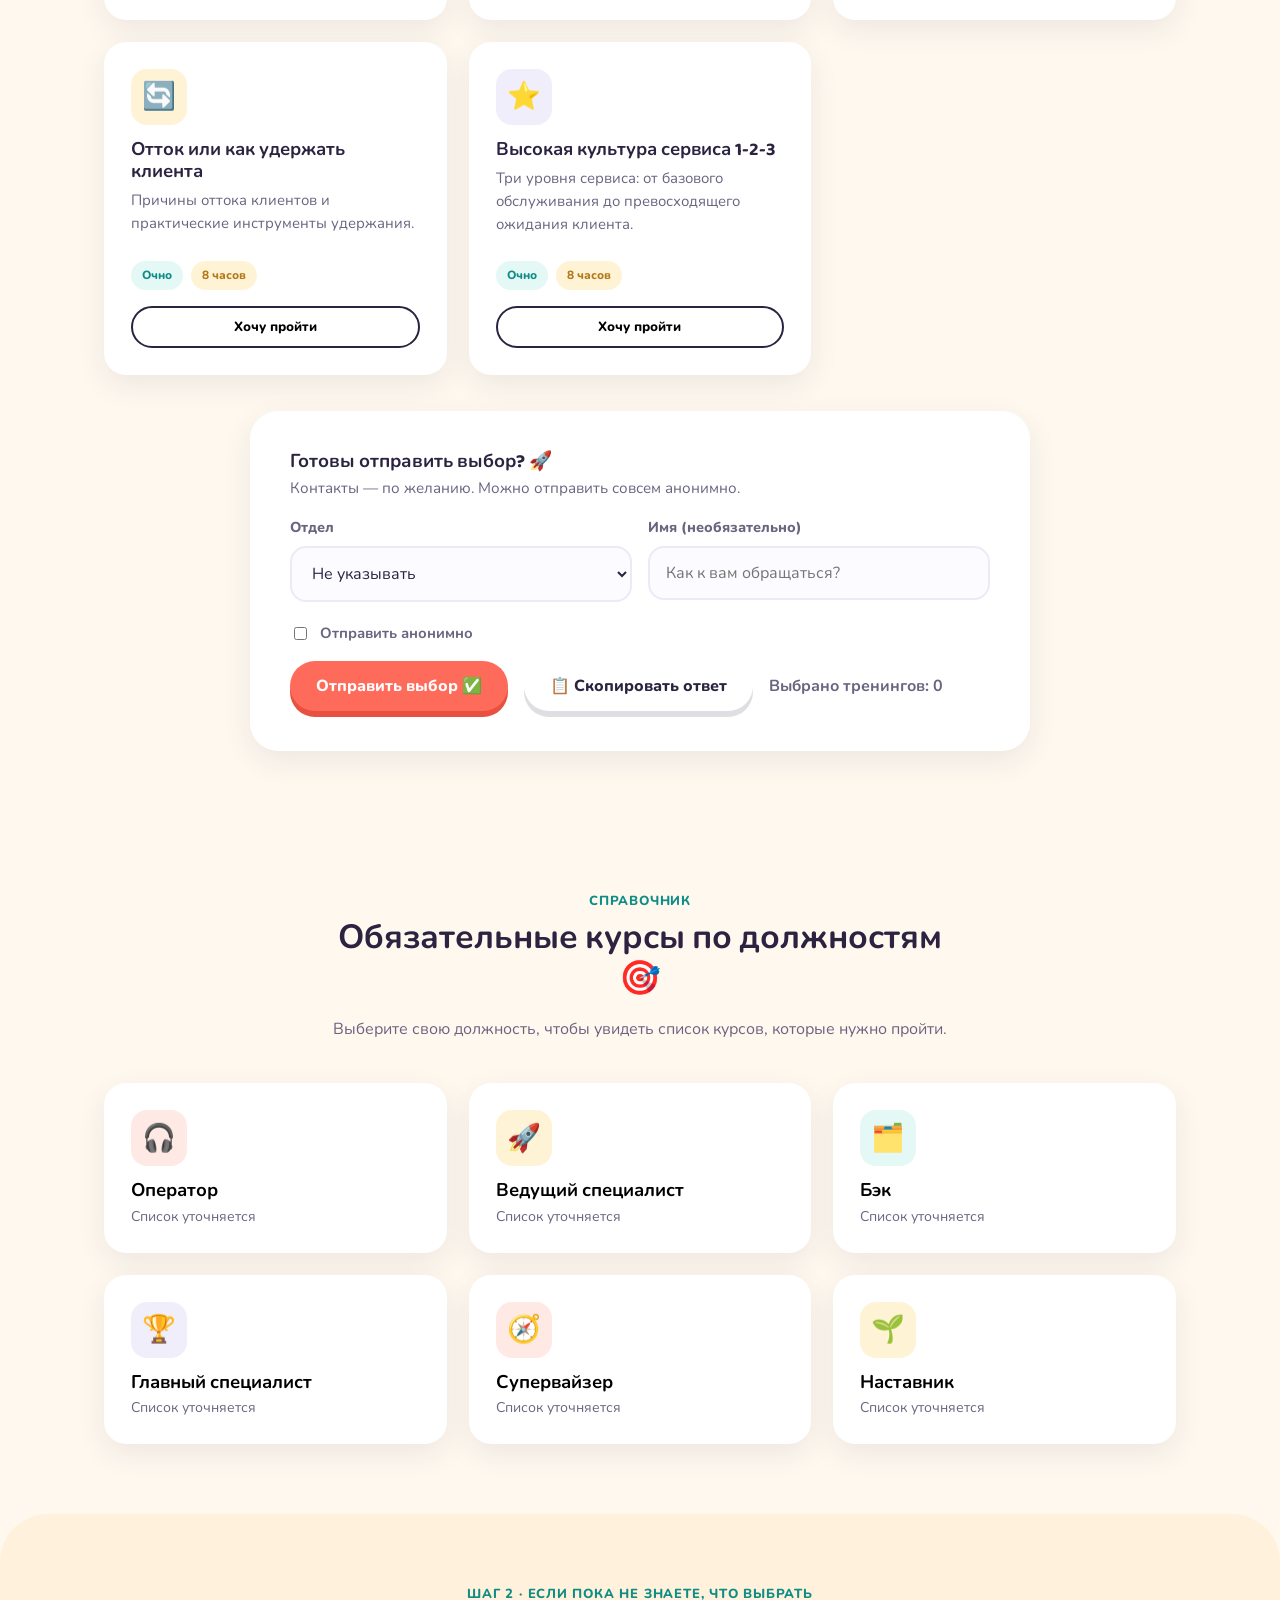
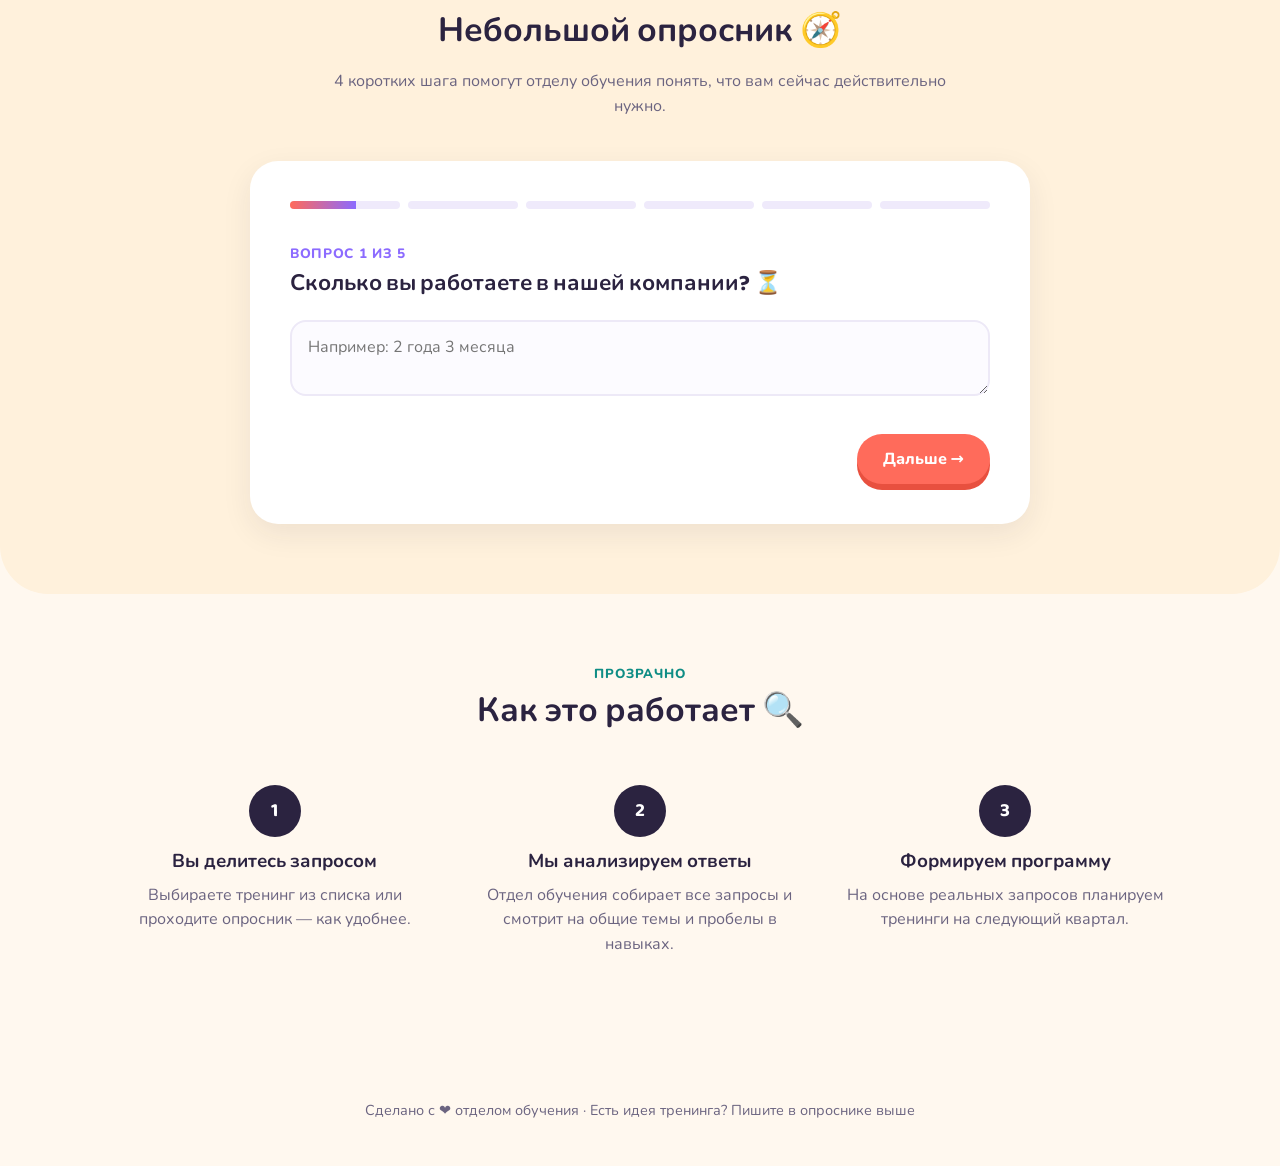
==== commit 820fd50b: "Enlarge Kazakhtelecom logo in header Bumps it to 58px height so it reads clearly next to the smaller" ====
--- a/index.html
+++ b/index.html
@@ -14,7 +14,7 @@
   <div class="topbar-inner container">
     <div class="brand">
       <img src="logo-akademia.png" alt="Академия сервиса и продаж" class="brand-logo">
-      <img src="logo-kazakhtelecom.png" alt="Kazakhtelecom Corporate University" class="brand-logo">
+      <img src="logo-kazakhtelecom.png" alt="Kazakhtelecom Corporate University" class="brand-logo brand-logo-lg">
       <span>Учись как хочешь</span>
     </div>
     <nav class="nav-links">
--- a/style.css
+++ b/style.css
@@ -94,6 +94,10 @@
   width: auto;
 }
 
+.brand-logo-lg {
+  height: 58px;
+}
+
 .nav-links {
   display: flex;
   gap: 22px;
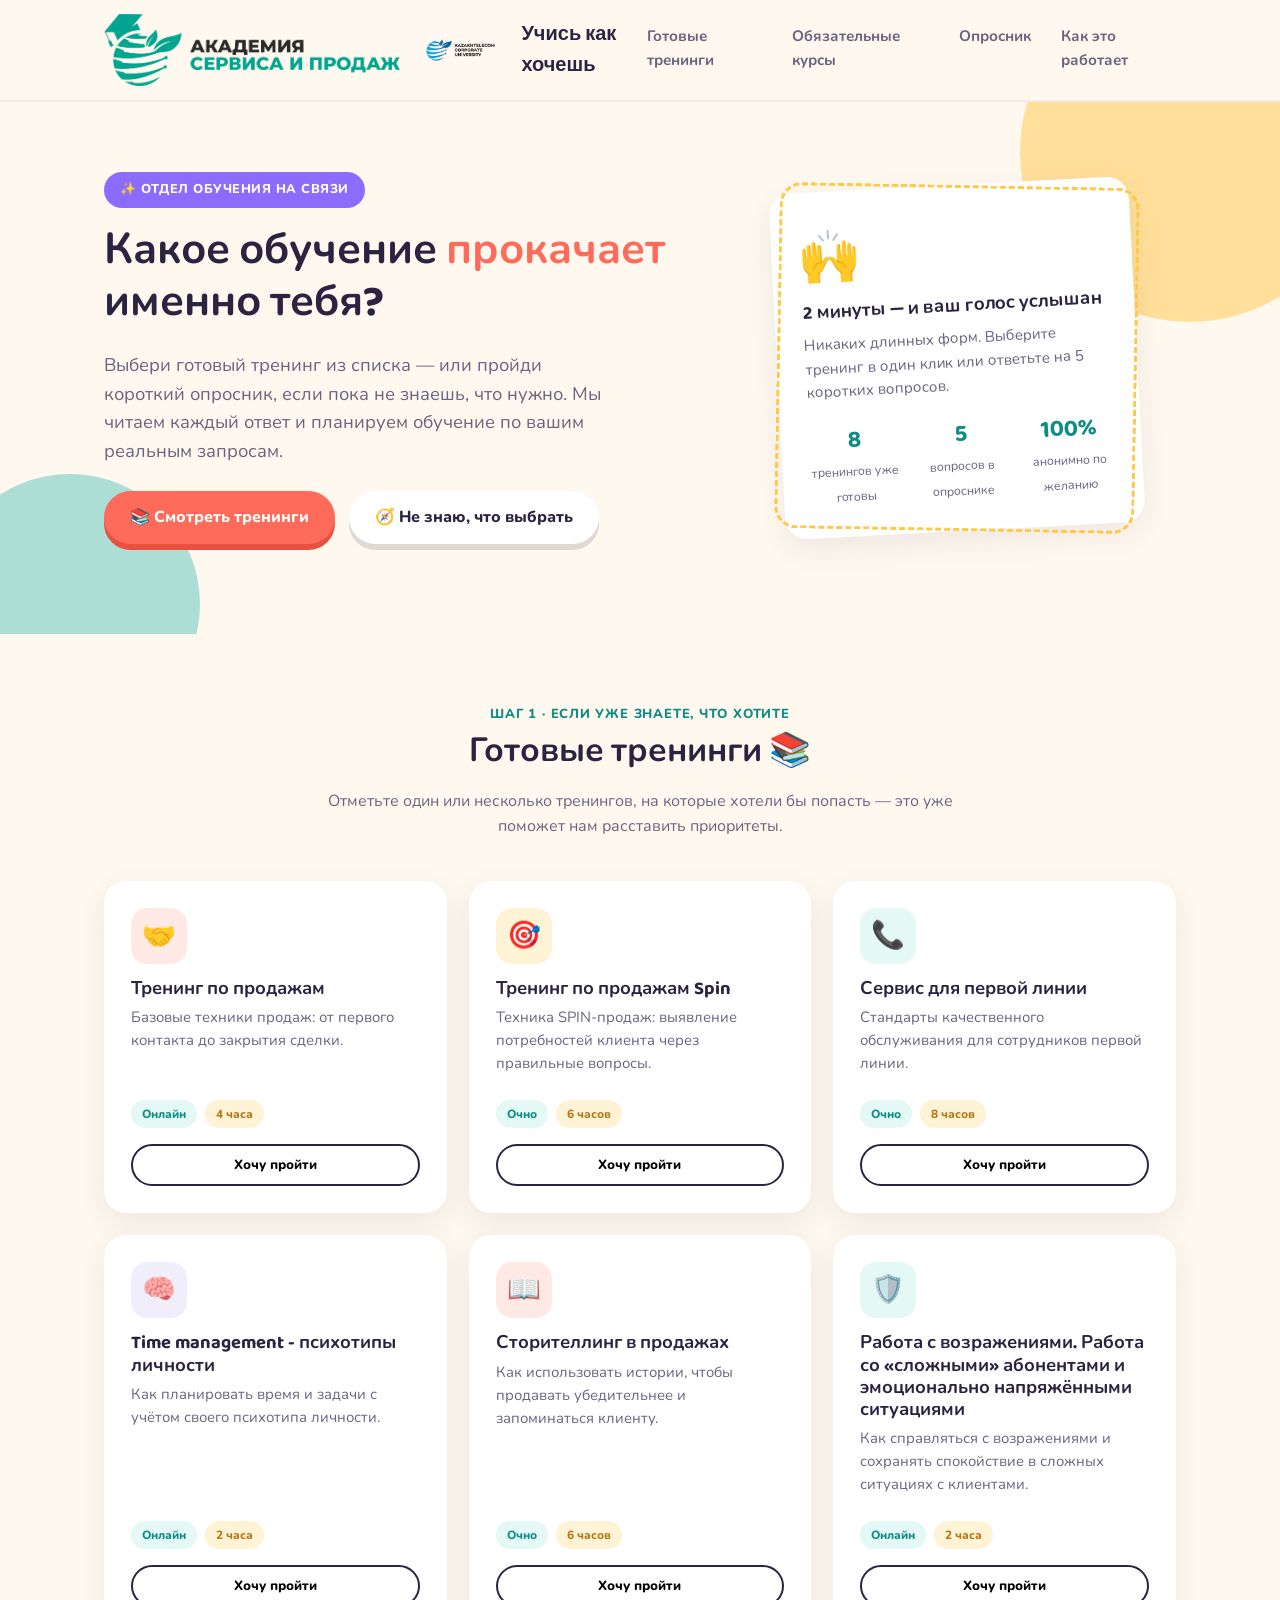
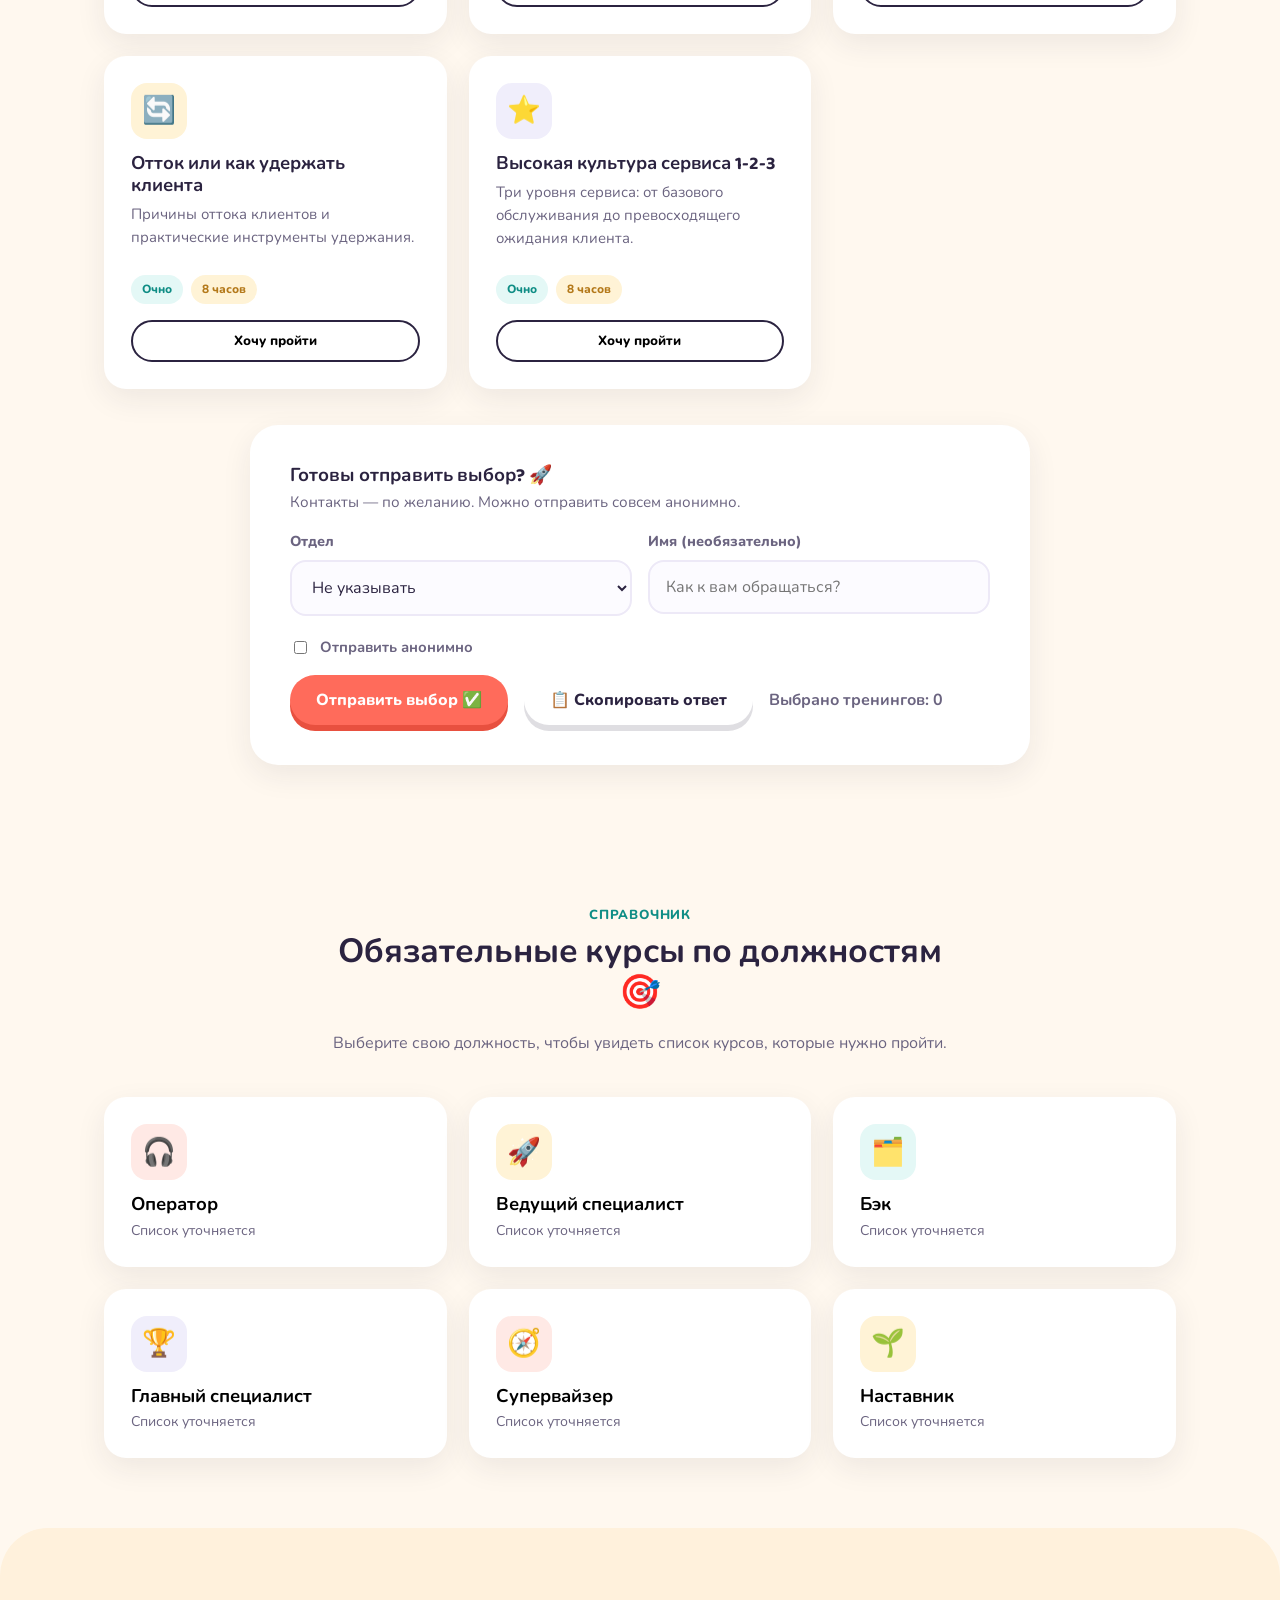
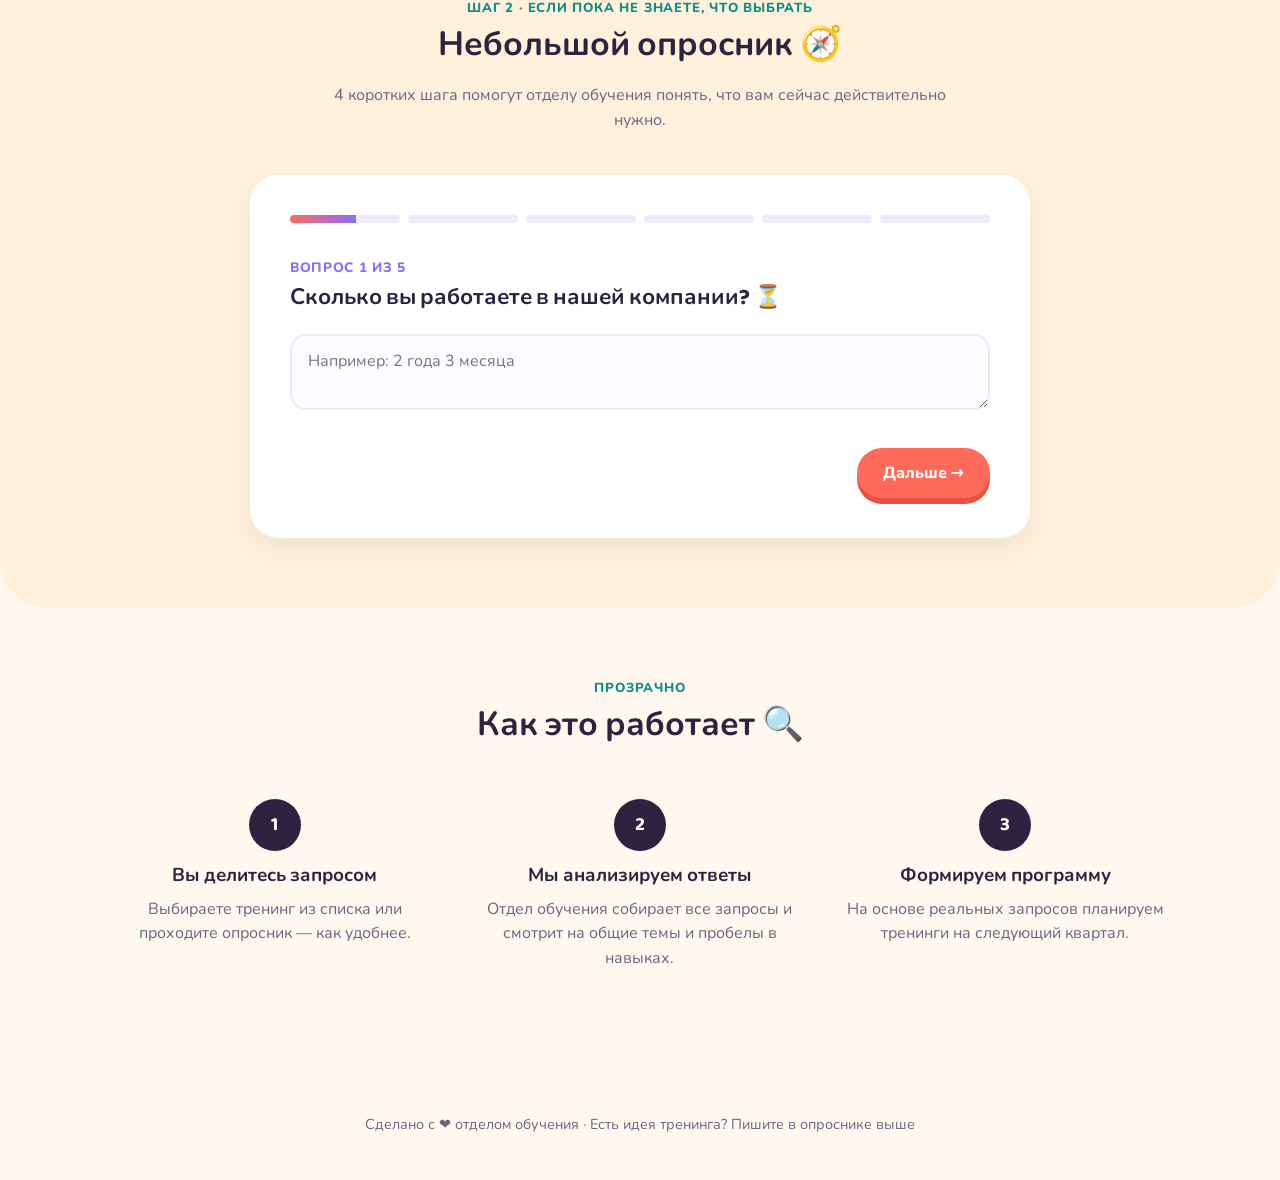
==== commit 28bf88d7: "Make both header logos the same height Both logos now share the same height (72px desktop, 44px mobi" ====
--- a/index.html
+++ b/index.html
@@ -13,7 +13,7 @@
 <div class="topbar">
   <div class="topbar-inner container">
     <div class="brand">
-      <img src="logo-akademia.png" alt="Академия сервиса и продаж" class="brand-logo">
+      <img src="logo-akademia.png" alt="Академия сервиса и продаж" class="brand-logo brand-logo-lg">
       <img src="logo-kazakhtelecom.png" alt="Kazakhtelecom Corporate University" class="brand-logo brand-logo-lg">
       <span>Учись как хочешь</span>
     </div>
--- a/style.css
+++ b/style.css
@@ -95,7 +95,8 @@
 }
 
 .brand-logo-lg {
-  height: 58px;
+  height: 72px;
+  width: auto;
 }
 
 .nav-links {
@@ -735,6 +736,8 @@
   .hero h1 { font-size: 2.1rem; }
   .survey-wrap { padding: 26px 18px; }
   .section { padding: 50px 0; }
+  .brand span { display: none; }
+  .brand-logo-lg { height: 44px; }
 }
 
 /* ===== Admin dashboard ===== */
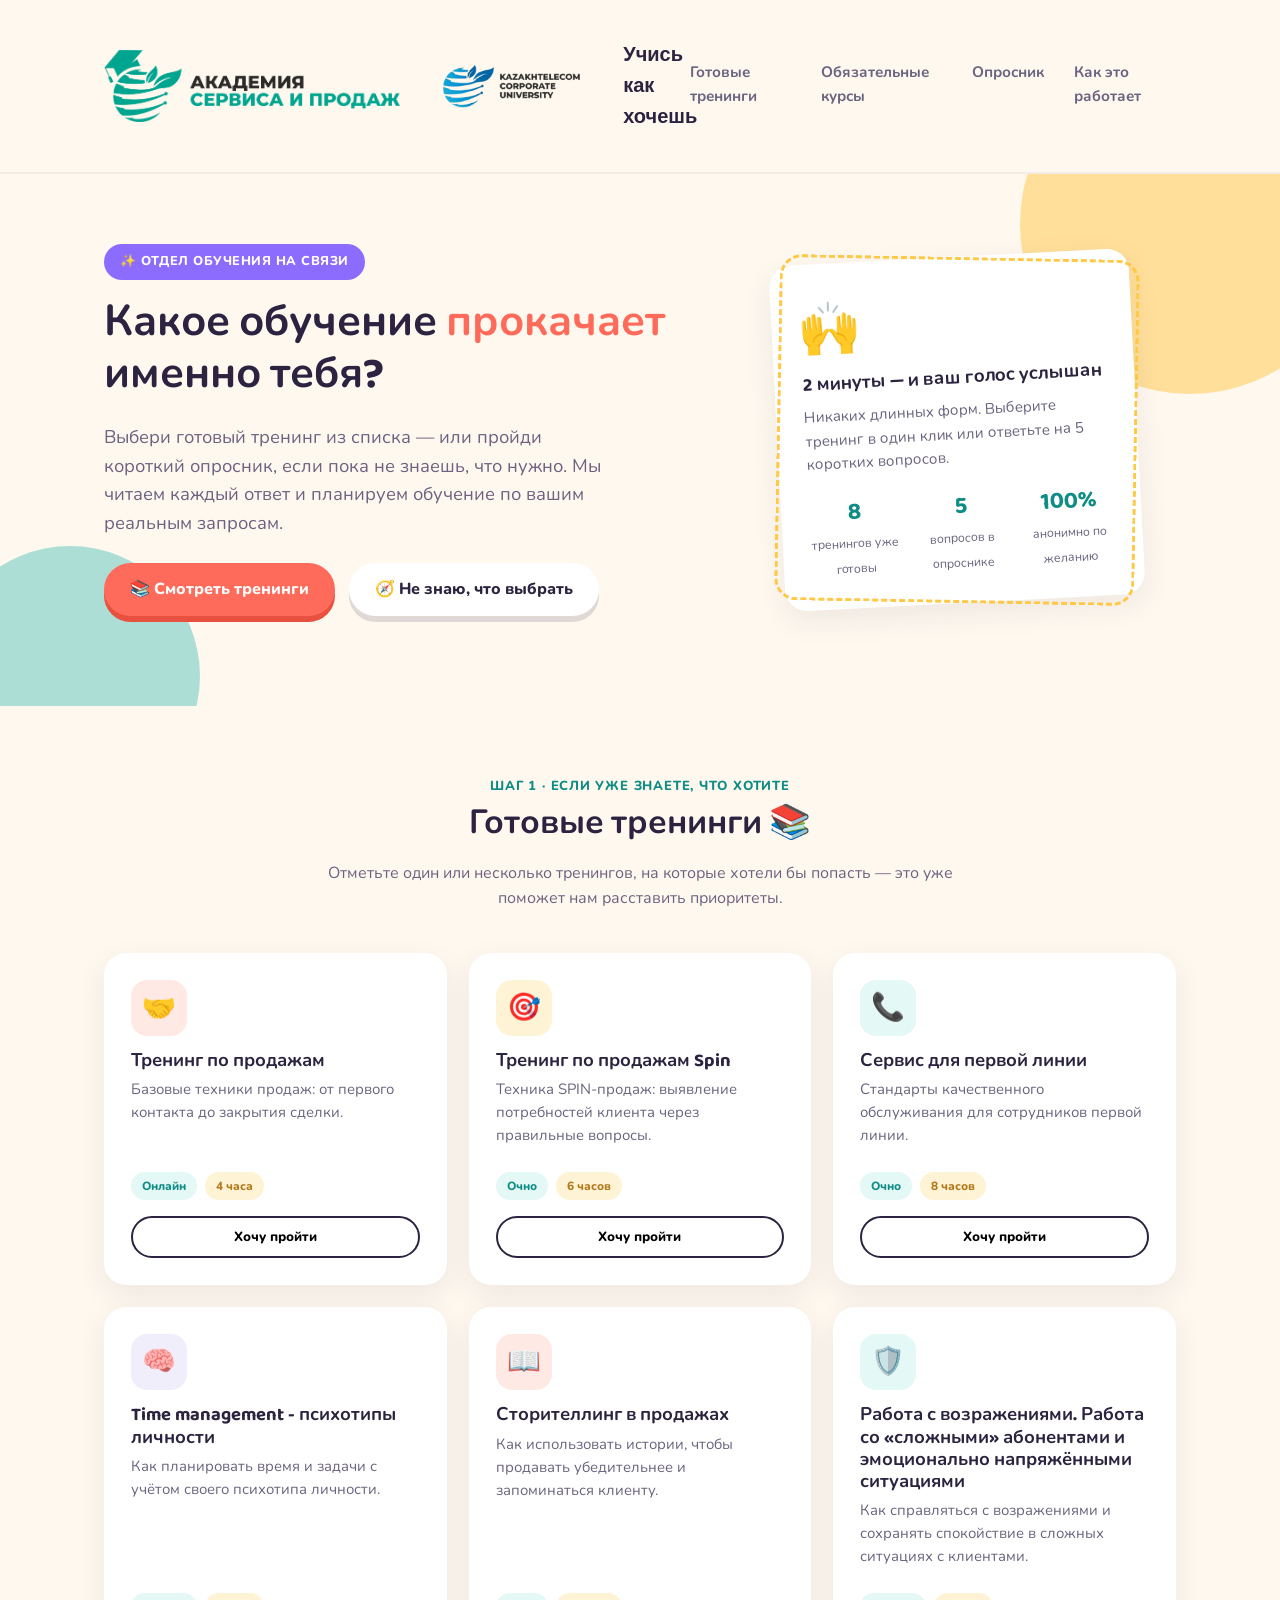
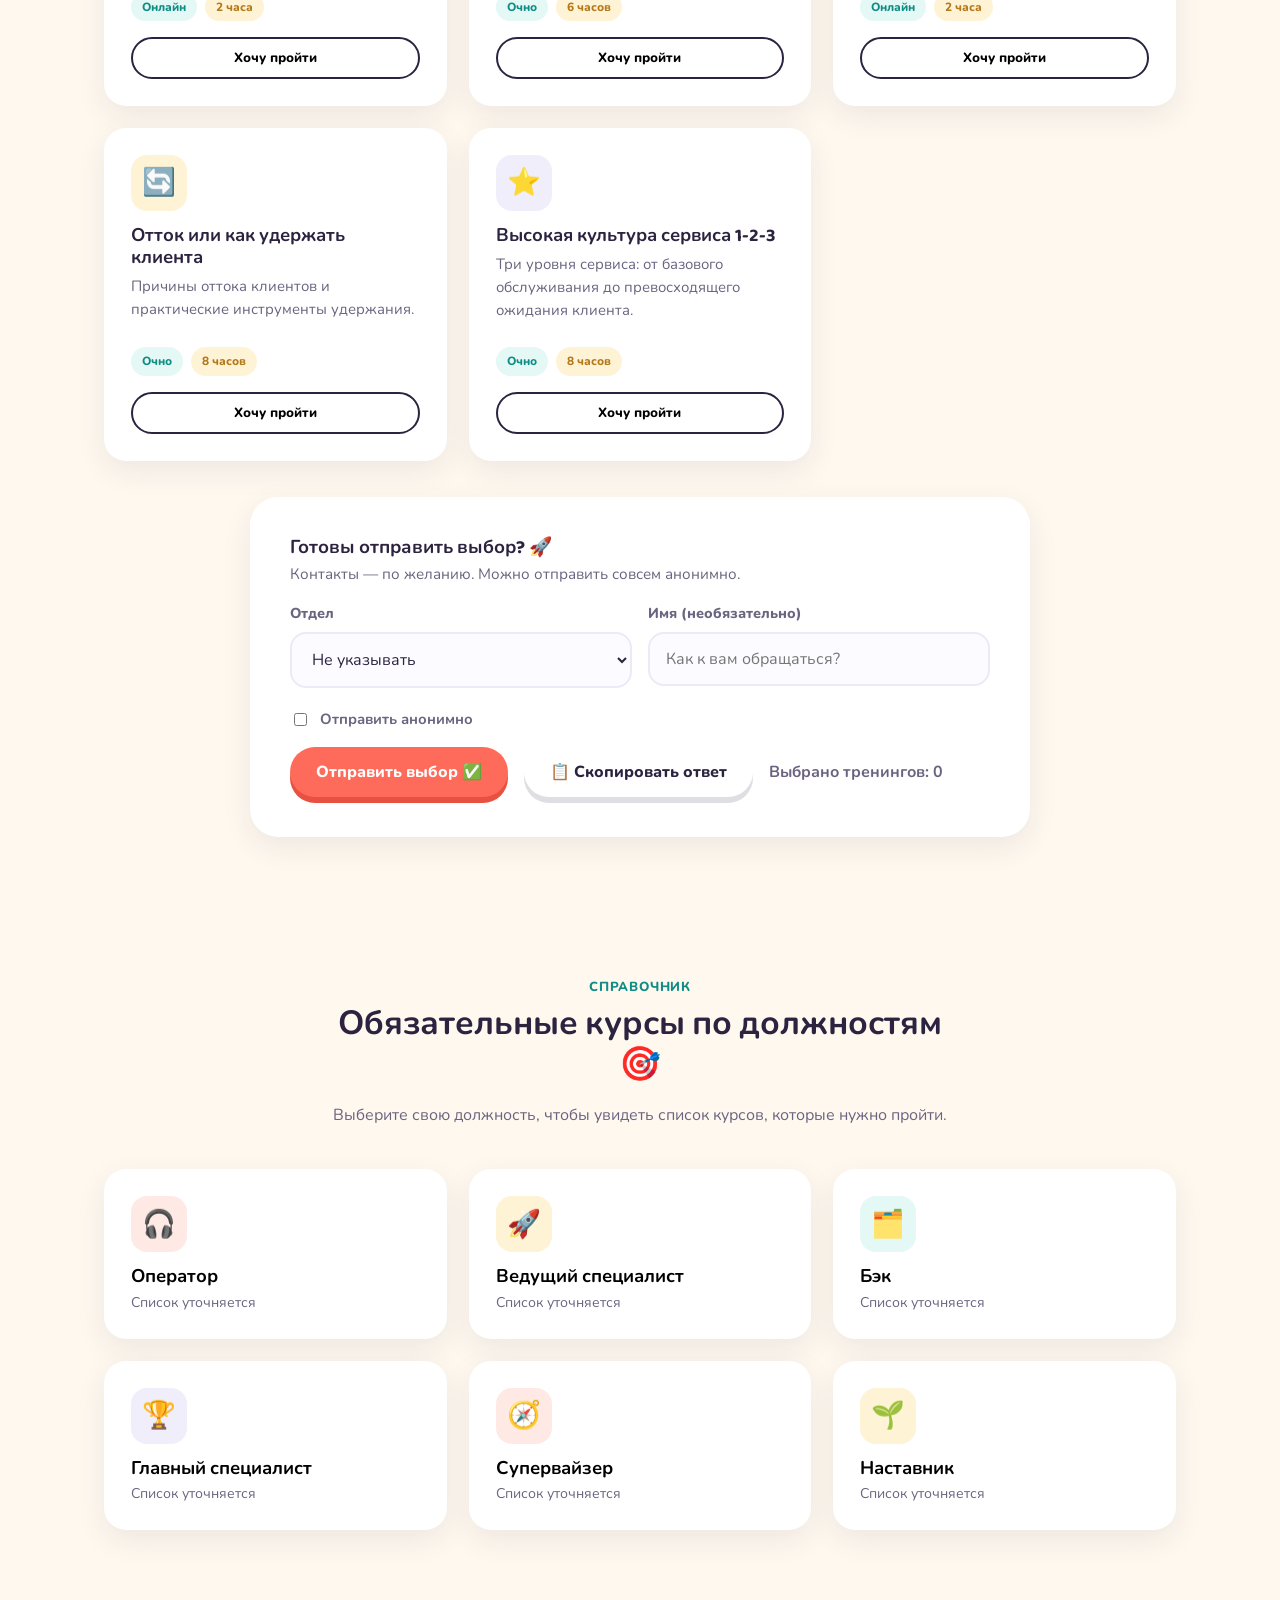
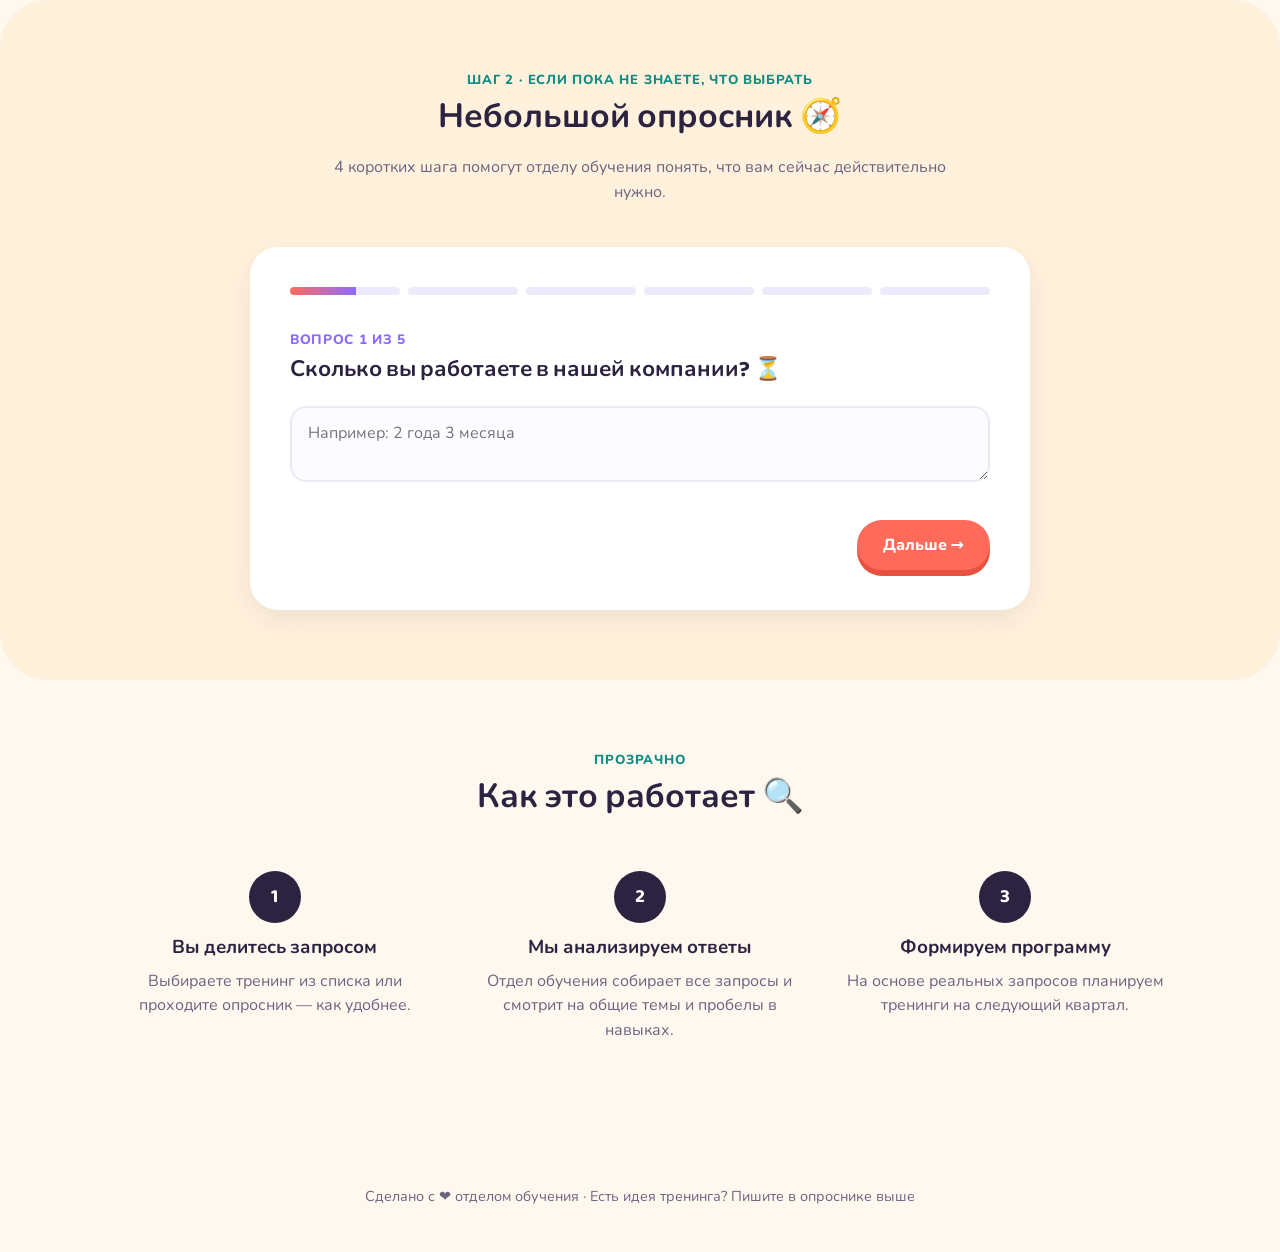
==== commit 586f29e2: "Enlarge Kazakhtelecom logo to 144px (2x) Gives it its own size class instead of sharing height with " ====
--- a/index.html
+++ b/index.html
@@ -14,7 +14,7 @@
   <div class="topbar-inner container">
     <div class="brand">
       <img src="logo-akademia.png" alt="Академия сервиса и продаж" class="brand-logo brand-logo-lg">
-      <img src="logo-kazakhtelecom.png" alt="Kazakhtelecom Corporate University" class="brand-logo brand-logo-lg">
+      <img src="logo-kazakhtelecom.png" alt="Kazakhtelecom Corporate University" class="brand-logo brand-logo-huge">
       <span>Учись как хочешь</span>
     </div>
     <nav class="nav-links">
--- a/style.css
+++ b/style.css
@@ -99,6 +99,11 @@
   width: auto;
 }
 
+.brand-logo-huge {
+  height: 144px;
+  width: auto;
+}
+
 .nav-links {
   display: flex;
   gap: 22px;
@@ -738,6 +743,7 @@
   .section { padding: 50px 0; }
   .brand span { display: none; }
   .brand-logo-lg { height: 44px; }
+  .brand-logo-huge { height: 88px; }
 }
 
 /* ===== Admin dashboard ===== */
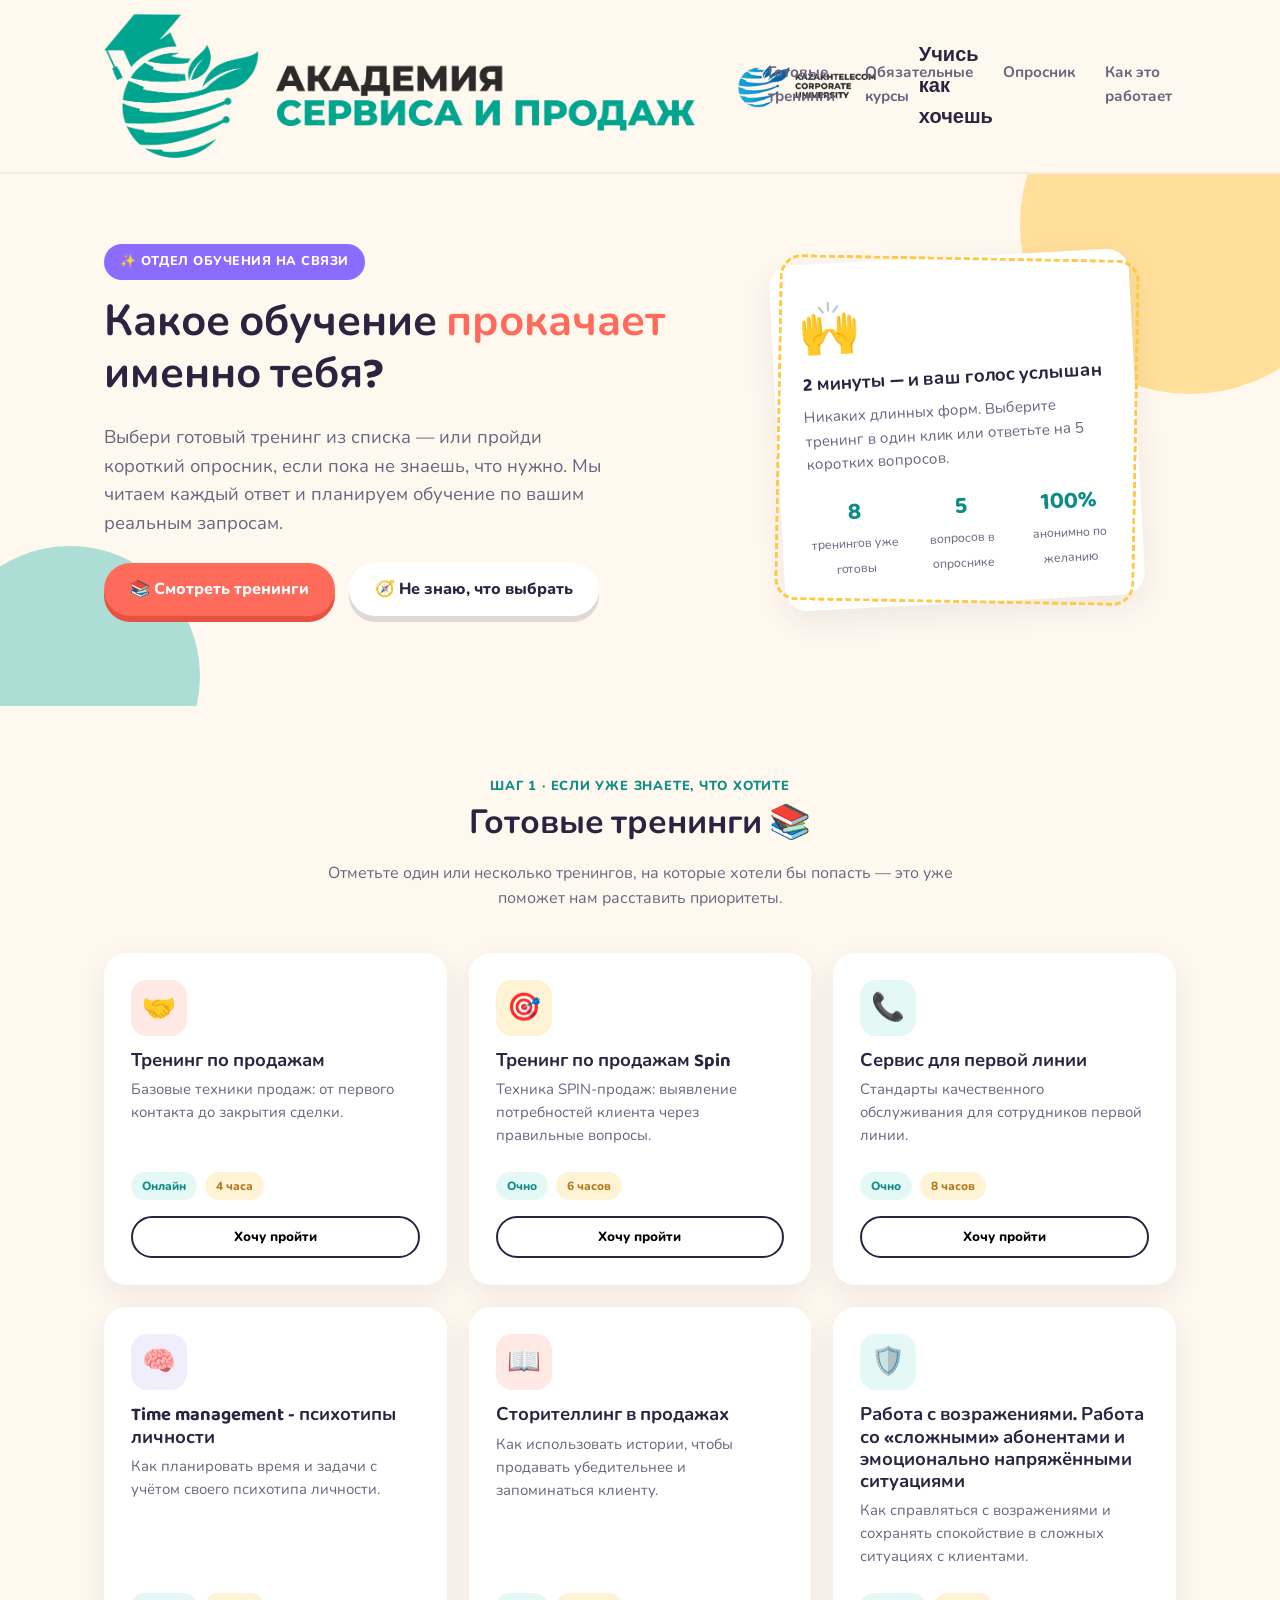
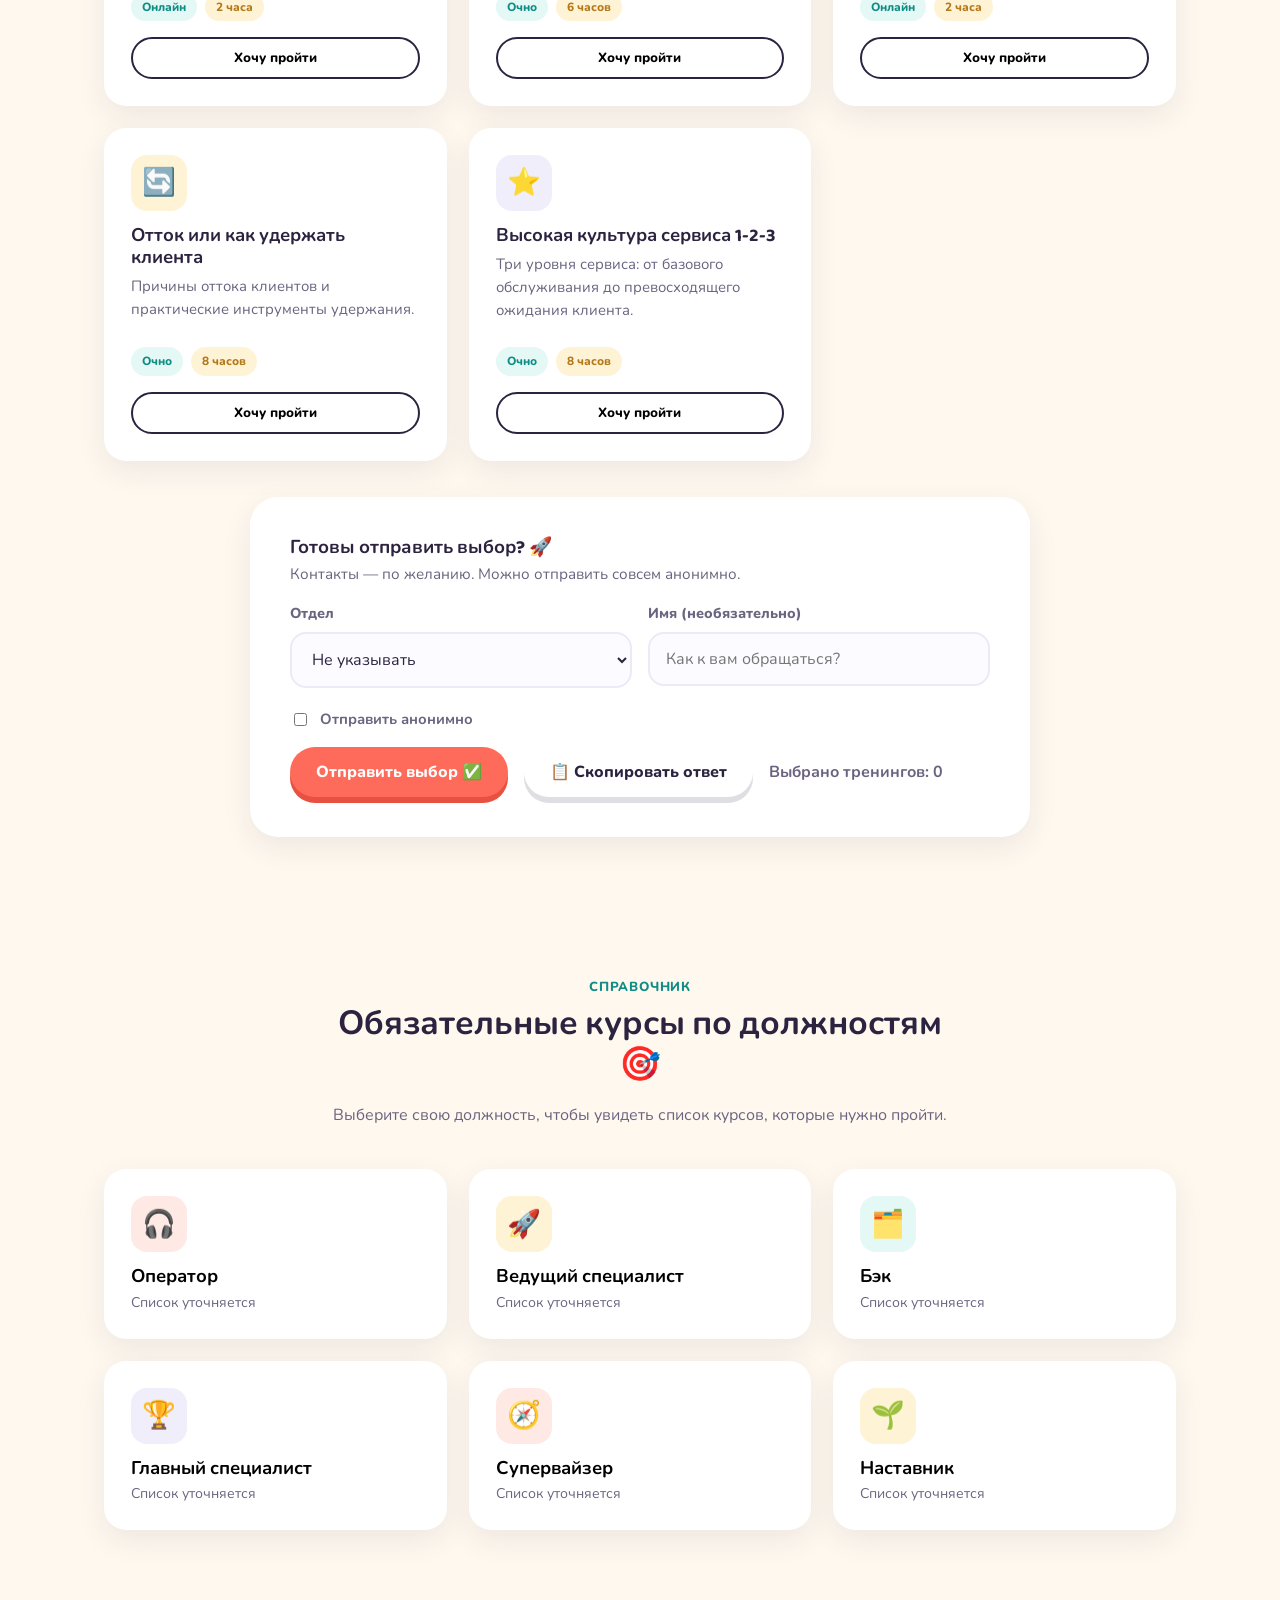
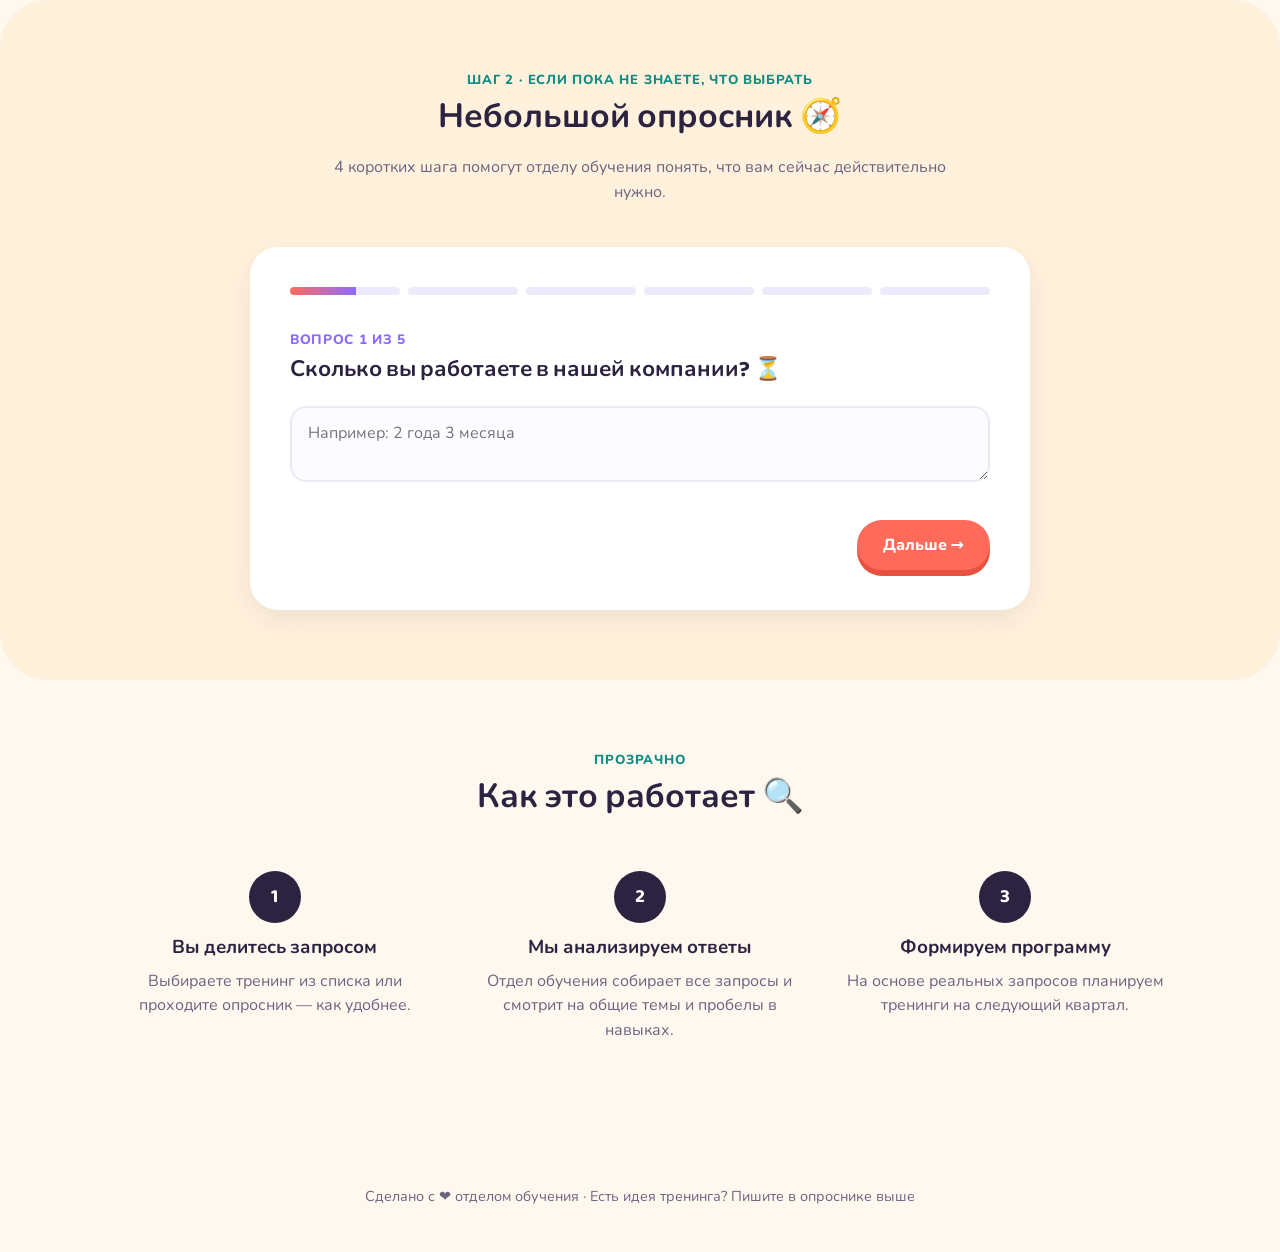
==== commit 271912e9: "Match Академия logo size to Kazakhtelecom logo Both header logos now use the same 144px/88px size cl" ====
--- a/index.html
+++ b/index.html
@@ -13,7 +13,7 @@
 <div class="topbar">
   <div class="topbar-inner container">
     <div class="brand">
-      <img src="logo-akademia.png" alt="Академия сервиса и продаж" class="brand-logo brand-logo-lg">
+      <img src="logo-akademia.png" alt="Академия сервиса и продаж" class="brand-logo brand-logo-huge">
       <img src="logo-kazakhtelecom.png" alt="Kazakhtelecom Corporate University" class="brand-logo brand-logo-huge">
       <span>Учись как хочешь</span>
     </div>
--- a/style.css
+++ b/style.css
@@ -94,11 +94,6 @@
   width: auto;
 }
 
-.brand-logo-lg {
-  height: 72px;
-  width: auto;
-}
-
 .brand-logo-huge {
   height: 144px;
   width: auto;
@@ -742,7 +737,6 @@
   .survey-wrap { padding: 26px 18px; }
   .section { padding: 50px 0; }
   .brand span { display: none; }
-  .brand-logo-lg { height: 44px; }
   .brand-logo-huge { height: 88px; }
 }
 
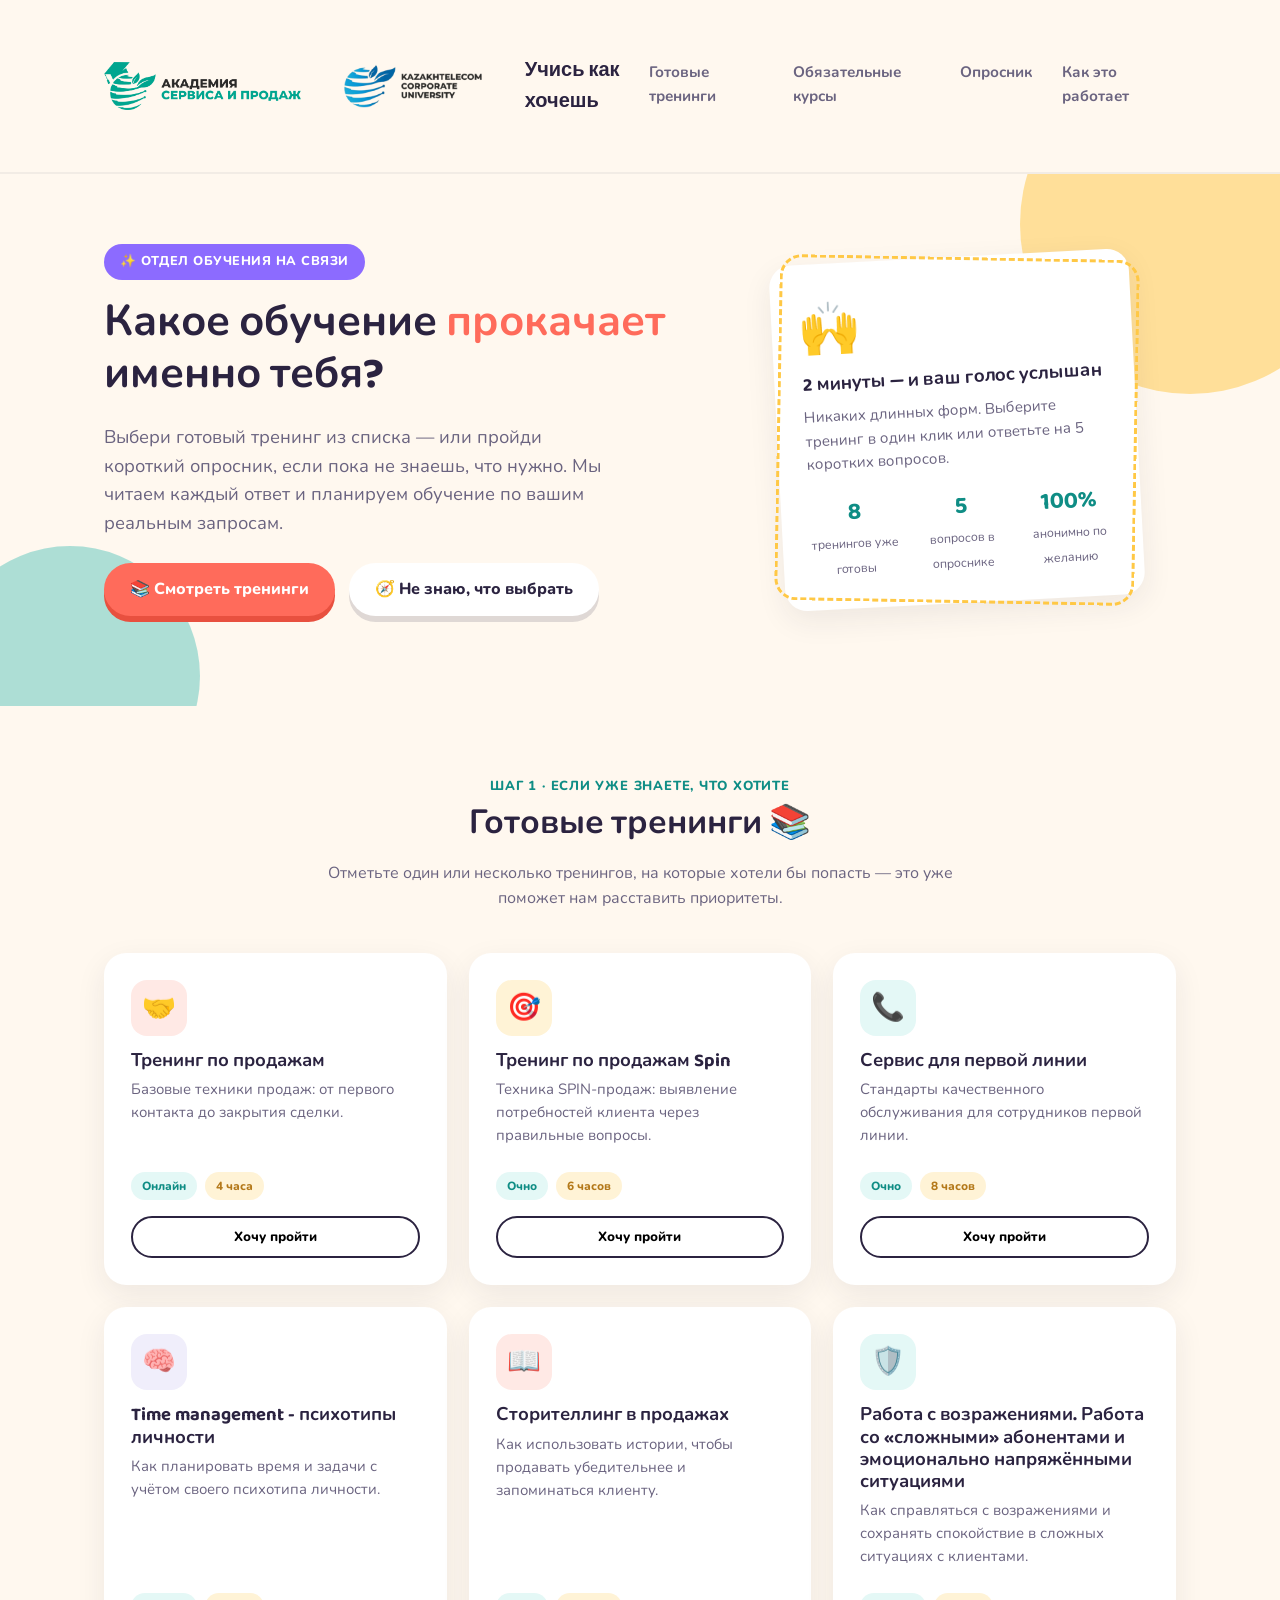
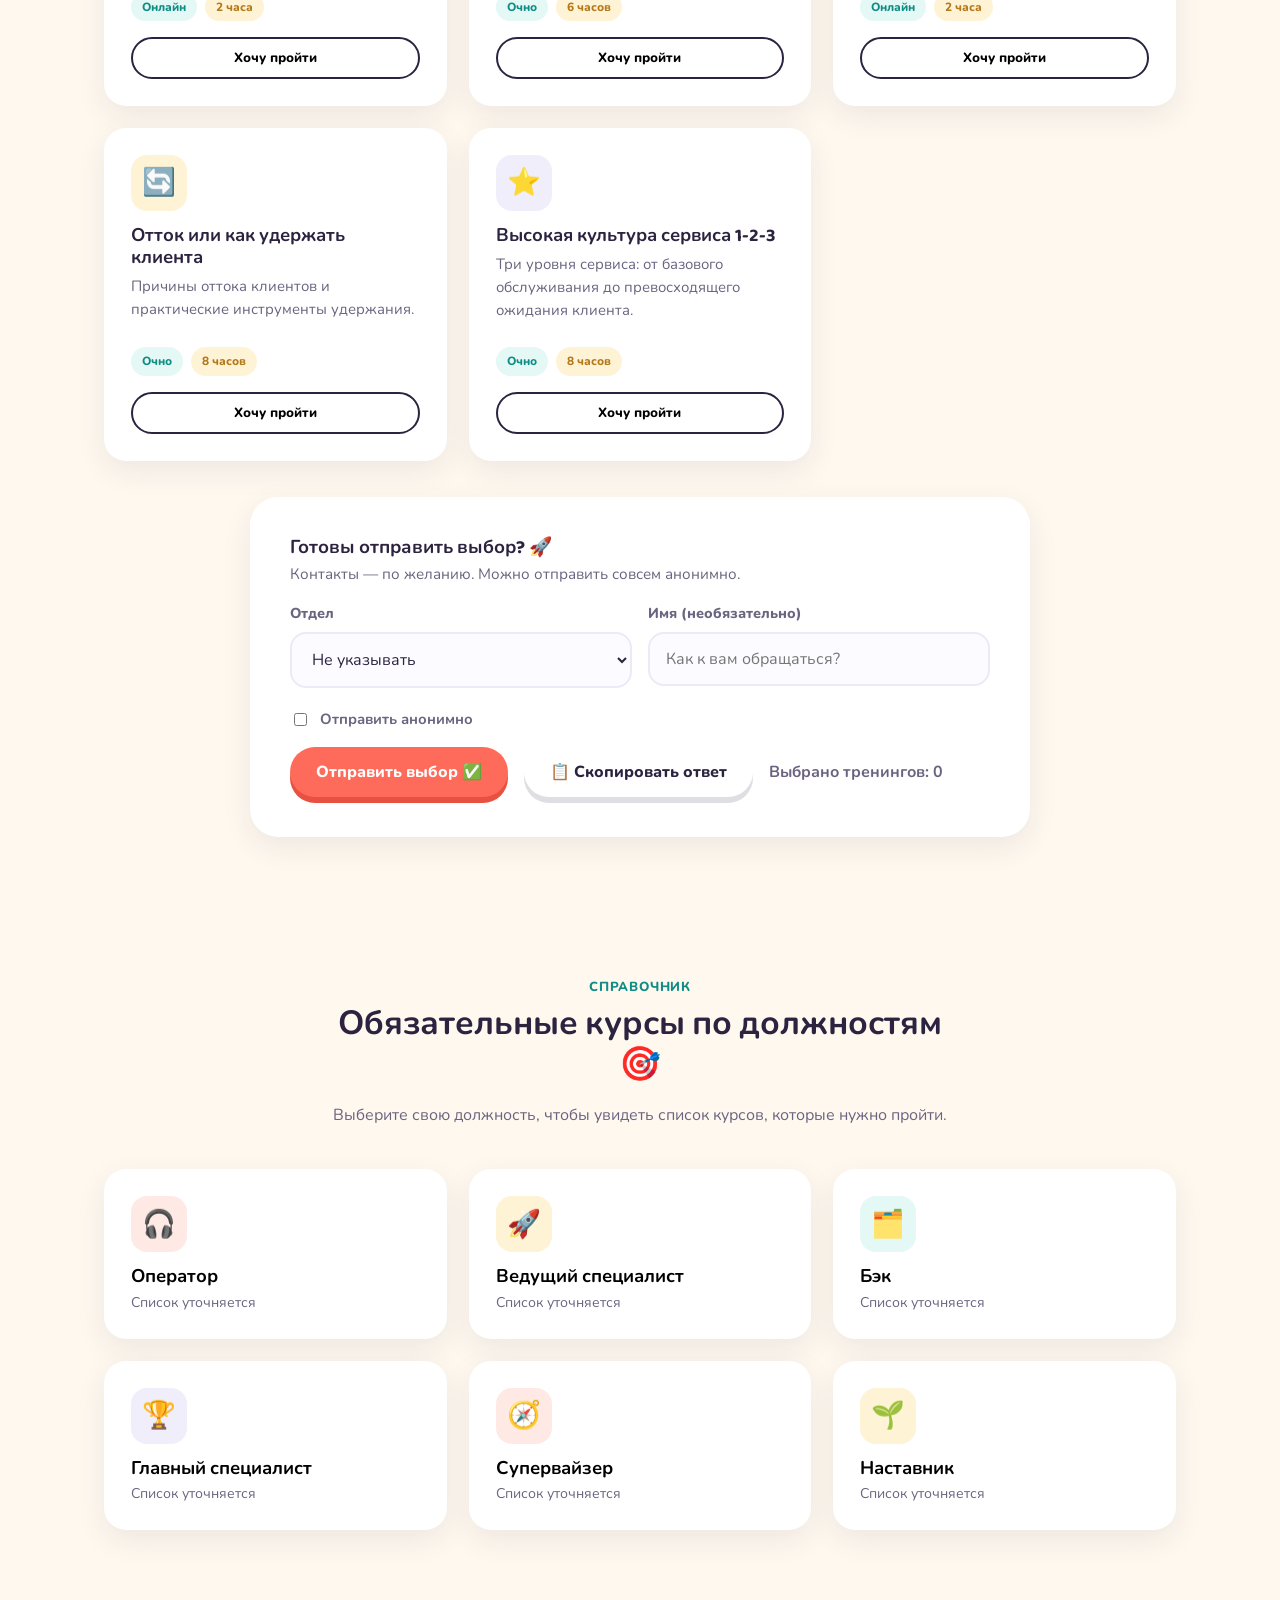
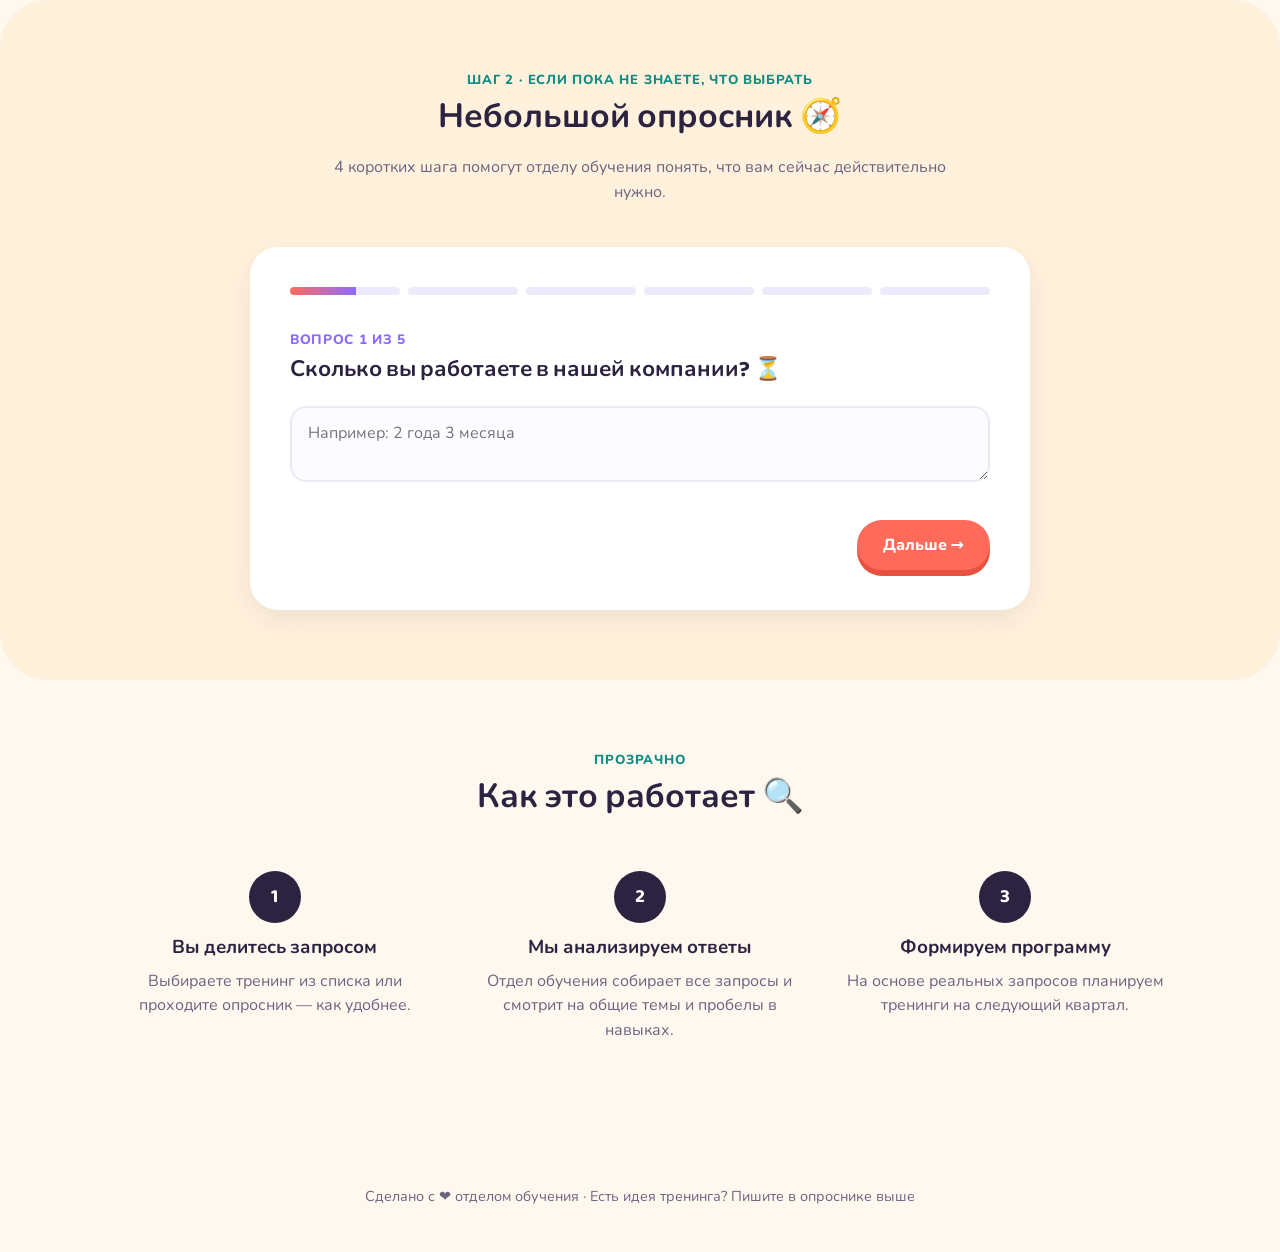
==== commit 6c50f5de: "Shrink Академия logo to a third of its previous size Gives it its own size class (48px desktop / 29p" ====
--- a/index.html
+++ b/index.html
@@ -13,7 +13,7 @@
 <div class="topbar">
   <div class="topbar-inner container">
     <div class="brand">
-      <img src="logo-akademia.png" alt="Академия сервиса и продаж" class="brand-logo brand-logo-huge">
+      <img src="logo-akademia.png" alt="Академия сервиса и продаж" class="brand-logo brand-logo-akademia">
       <img src="logo-kazakhtelecom.png" alt="Kazakhtelecom Corporate University" class="brand-logo brand-logo-huge">
       <span>Учись как хочешь</span>
     </div>
--- a/style.css
+++ b/style.css
@@ -99,6 +99,11 @@
   width: auto;
 }
 
+.brand-logo-akademia {
+  height: 48px;
+  width: auto;
+}
+
 .nav-links {
   display: flex;
   gap: 22px;
@@ -738,6 +743,7 @@
   .section { padding: 50px 0; }
   .brand span { display: none; }
   .brand-logo-huge { height: 88px; }
+  .brand-logo-akademia { height: 29px; }
 }
 
 /* ===== Admin dashboard ===== */
